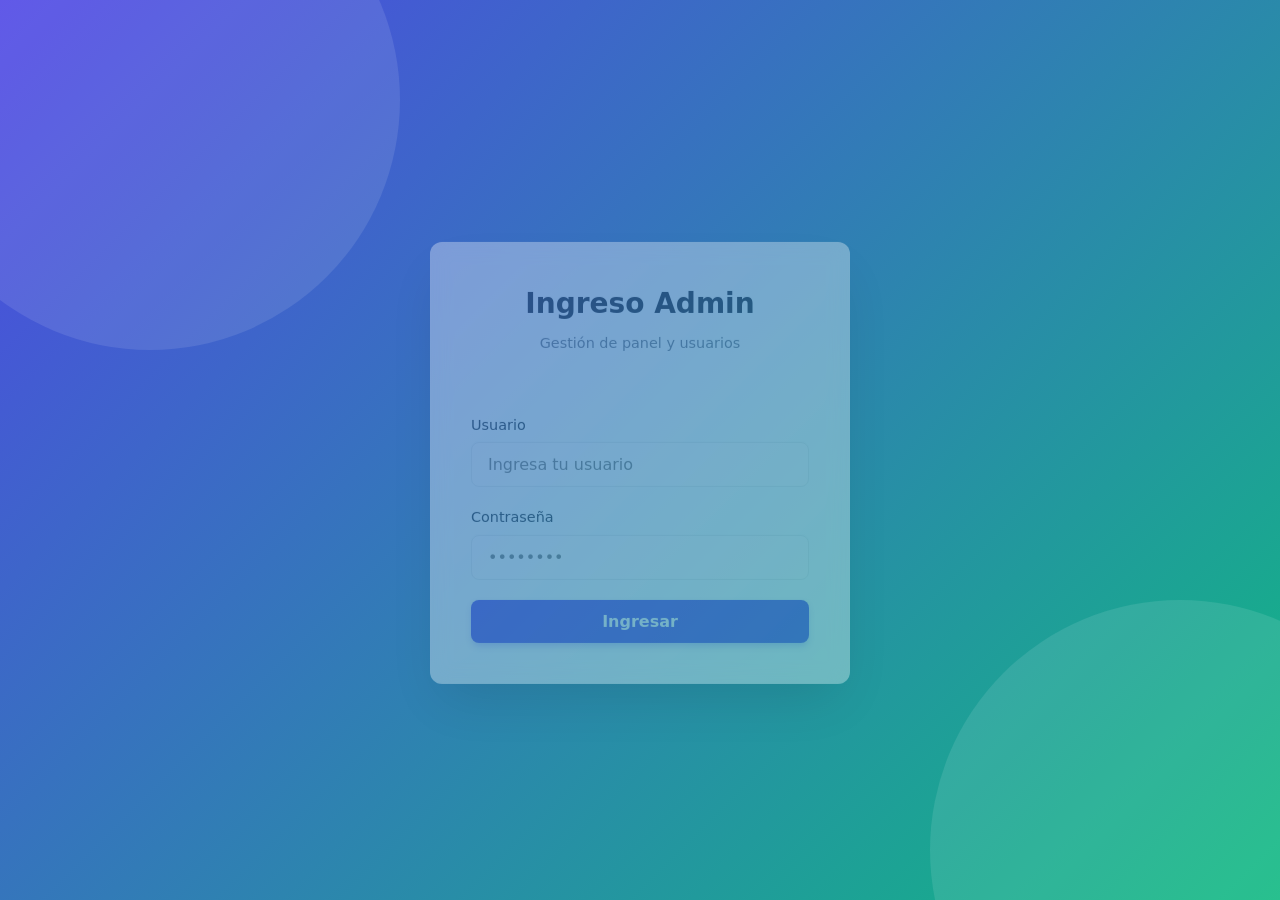
==== admin/index.html @ 81e305d5 "Actualizacion completa del proyecto con tarjeta 3D, QR y correccion de admin" ====
<!DOCTYPE html>
<html lang="es">
<head>
    <meta charset="UTF-8">
    <meta name="viewport" content="width=device-width, initial-scale=1.0">
    <title>Panel Admin - Tu Psicólogo de Confianza</title>
    <!-- Usar admin.css en lugar de style.css para el dashboard -->
    <link rel="stylesheet" href="/admin/css/admin.css">
</head>
<body>
    <div class="dashboard-container">
        <!-- Sidebar Menu -->
        <aside class="sidebar">
            <div class="logo">
                <h2>Panel Admin</h2>
                <p>Tu Psicólogo</p>
            </div>
            <nav>
                <ul>
                    <li><a href="#" id="navMessages" class="active">📝 Gestor de Citas</a></li>
                    <li><a href="#" id="navUsers">👥 Gestor de Usuarios</a></li>
                    <li><a href="../index.html" target="_blank">🌐 Ver Sitio Web</a></li>
                </ul>
            </nav>
        </aside>

        <!-- Main Content -->
        <main class="main-content">
            <header class="topbar">
                <h1 id="pageTitle">Gestión de Citas y Agendas</h1>
                <div class="user-info">
                    <span id="adminUsername" class="greeting">Hola, Administrador</span>
                    <button id="logoutBtn" class="btn btn-danger">Salir</button>
                    <div class="avatar">A</div>
                </div>
            </header>

            <div class="content-wrapper">
                <section class="content-panel active" id="panelMessages">
                    <div class="panel-header">
                        <h2>Últimas Solicitudes</h2>
                        <button id="refreshBtn" class="btn btn-outline">↻ Refrescar Mensajes</button>
                    </div>
                    
                    <div class="table-container">
                        <table id="appointmentsTable">
                            <thead>
                                <tr>
                                    <th>Fecha Requerida</th>
                                    <th>Paciente / Cliente</th>
                                    <th>Contacto</th>
                                    <th>Motivo de Consulta</th>
                                    <th>Estado</th>
                                    <th>Acciones</th>
                                </tr>
                            </thead>
                            <tbody>
                                <!-- Las citas se cargarán aquí -->
                            </tbody>
                        </table>
                    </div>
                </section>

                <section class="content-panel" id="panelUsers">
                    <div class="panel-header">
                        <h2>Usuarios del Sistema</h2>
                        <div style="display: flex; gap: 10px;">
                            <button id="refreshUsersBtn" class="btn btn-outline">↻ Refrescar</button>
                            <button id="newUserBtn" class="btn btn-primary">+ Nuevo Usuario</button>
                        </div>
                    </div>
                    
                    <div class="table-container">
                        <table id="usersTable">
                            <thead>
                                <tr>
                                    <th>ID</th>
                                    <th>Nombre de Usuario</th>
                                    <th>Acciones</th>
                                </tr>
                            </thead>
                            <tbody>
                                <!-- Los usuarios se cargarán aquí -->
                            </tbody>
                        </table>
                    </div>
                </section>
            </div>
        </main>
    </div>

    <!-- Modal for viewing full message -->
    <div id="messageModal" class="modal">
        <div class="modal-content">
            <span class="close-btn" id="closeMsgModal">&times;</span>
            <h2>Mensaje del Paciente</h2>
            <p id="modalMessageText"></p>
        </div>
    </div>

    <!-- Modal for scheduling appointment -->
    <div id="scheduleModal" class="modal">
        <div class="modal-content" style="max-width: 450px;">
            <span class="close-btn" id="closeScheduleModal">&times;</span>
            <h2>Agendar Cita</h2>
            <p style="margin-bottom: 20px; font-size: 0.9rem; color: var(--text-muted); background: transparent; border: none; padding: 0;">Se enviará una invitación automática al paciente por correo electrónico.</p>
            <form id="scheduleForm">
                <input type="hidden" id="scheduleMsgId" name="msg_id">
                <div class="form-group" style="display: flex; gap: 15px;">
                    <div style="flex: 1;">
                        <label for="fechaCita">Fecha</label>
                        <input type="date" id="fechaCita" name="fecha_cita" required style="width: 100%; padding: 10px; border: 1px solid var(--border-color); border-radius: var(--radius-md);">
                    </div>
                    <div style="flex: 1;">
                        <label for="horaCita">Hora</label>
                        <input type="time" id="horaCita" name="hora_cita" required style="width: 100%; padding: 10px; border: 1px solid var(--border-color); border-radius: var(--radius-md);">
                    </div>
                </div>
                <div class="form-group">
                    <label for="modalidadCita">Modalidad</label>
                    <select id="modalidadCita" name="modalidad" required style="width: 100%; padding: 10px; border: 1px solid var(--border-color); border-radius: var(--radius-md); background-color: #F9FAFB;">
                        <option value="Virtual">💻 Virtual (Zoom/Meet)</option>
                        <option value="Presencial">🏢 Presencial (Consultorio)</option>
                    </select>
                </div>
                <button type="submit" id="btnSubmitSchedule" class="btn btn-primary" style="width: 100%; padding: 12px; font-weight: bold; margin-top: 10px;">📅 Agendar y Enviar Correo</button>
            </form>
        </div>
    </div>

    <!-- Modal for creating new user -->
    <div id="userModal" class="modal">
        <div class="modal-content" style="max-width: 400px;">
            <span class="close-btn" id="closeUserModal">&times;</span>
            <h2>Crear Nuevo Usuario</h2>
            <form id="createUserForm" style="margin-top: 20px;">
                <div class="form-group">
                    <label for="newUsername">Usuario</label>
                    <input type="text" id="newUsername" name="username" placeholder="pj: admin2" required>
                </div>
                <div class="form-group">
                    <label for="newPassword">Contraseña</label>
                    <input type="password" id="newPassword" name="password" placeholder="••••••••" required>
                </div>
                <button type="submit" class="btn btn-primary" style="width: 100%; padding: 12px; font-weight: bold;">Crear Usuario</button>
            </form>
        </div>
    </div>

    <script src="/admin/js/script.js"></script>
</body>
</html>
---- admin/css/admin.css ----
@import url('https://fonts.googleapis.com/css2?family=Inter:wght@300;400;500;600;700&display=swap');

:root {
    --primary-color: #4F46E5; /* Indigo 600 */
    --primary-hover: #4338CA; /* Indigo 700 */
    --secondary-color: #10B981; /* Emerald 500 */
    --danger-color: #EF4444; /* Red 500 */
    --danger-hover: #DC2626; /* Red 600 */
    
    --bg-dark: #111827; /* Gray 900 */
    --bg-sidebar: #1F2937; /* Gray 800 */
    --bg-light: #F3F4F6; /* Gray 100 */
    --bg-card: #FFFFFF;
    
    --text-main: #1F2937; /* Gray 800 */
    --text-muted: #6B7280; /* Gray 500 */
    --text-light: #F9FAFB; /* Gray 50 */
    
    --border-color: #E5E7EB; /* Gray 200 */
    
    --shadow-sm: 0 1px 2px 0 rgba(0, 0, 0, 0.05);
    --shadow-md: 0 4px 6px -1px rgba(0, 0, 0, 0.1), 0 2px 4px -1px rgba(0, 0, 0, 0.06);
    --shadow-lg: 0 10px 15px -3px rgba(0, 0, 0, 0.1), 0 4px 6px -2px rgba(0, 0, 0, 0.05);
    
    --radius-md: 0.5rem;
    --radius-lg: 0.75rem;
    --transition-fast: 0.15s ease-in-out;
    --transition-normal: 0.3s ease;
}

* {
    margin: 0;
    padding: 0;
    box-sizing: border-box;
    font-family: 'Inter', system-ui, -apple-system, sans-serif;
}

body {
    background-color: var(--bg-light);
    color: var(--text-main);
    line-height: 1.5;
    -webkit-font-smoothing: antialiased;
}

/* -------------------------------------
   LOGIN PAGE SPECIFIC
------------------------------------- */
.login-body {
    display: flex;
    justify-content: center;
    align-items: center;
    height: 100vh;
    background: linear-gradient(135deg, #4F46E5 0%, #10B981 100%);
    position: relative;
    overflow: hidden;
}

/* Background elements for depth */
.login-body::before, .login-body::after {
    content: '';
    position: absolute;
    width: 500px;
    height: 500px;
    border-radius: 50%;
    background: rgba(255, 255, 255, 0.1);
    z-index: 0;
}
.login-body::before { top: -150px; left: -100px; }
.login-body::after { bottom: -200px; right: -150px; }

.login-container {
    background: rgba(255, 255, 255, 0.95);
    backdrop-filter: blur(10px);
    padding: 40px;
    border-radius: var(--radius-lg);
    box-shadow: 0 25px 50px -12px rgba(0, 0, 0, 0.3);
    width: 100%;
    max-width: 420px;
    z-index: 10;
    border: 1px solid rgba(255, 255, 255, 0.2);
    transform: translateY(0);
    animation: slideUp 0.5s ease-out;
}

@keyframes slideUp {
    from { opacity: 0; transform: translateY(20px); }
    to { opacity: 1; transform: translateY(0); }
}

.login-container h2 {
    text-align: center;
    color: var(--bg-dark);
    margin-bottom: 8px;
    font-size: 1.75rem;
    font-weight: 700;
}

.login-subtitle {
    text-align: center;
    color: var(--text-muted);
    margin-bottom: 25px;
    font-size: 0.9rem;
}

.form-group {
    margin-bottom: 20px;
    position: relative;
}

.form-group label {
    display: block;
    margin-bottom: 6px;
    color: var(--text-main);
    font-weight: 500;
    font-size: 0.9rem;
}

.form-group input {
    width: 100%;
    padding: 12px 16px;
    border: 1px solid var(--border-color);
    border-radius: var(--radius-md);
    font-size: 1rem;
    transition: var(--transition-fast);
    background-color: #F9FAFB;
}

.form-group input:focus {
    outline: none;
    border-color: var(--primary-color);
    box-shadow: 0 0 0 3px rgba(79, 70, 229, 0.2);
    background-color: #fff;
}

.btn-login {
    width: 100%;
    padding: 12px;
    background-color: var(--primary-color);
    color: white;
    border: none;
    border-radius: var(--radius-md);
    font-size: 1rem;
    font-weight: 600;
    cursor: pointer;
    transition: var(--transition-fast);
    box-shadow: 0 4px 6px -1px rgba(79, 70, 229, 0.3);
}

.btn-login:hover {
    background-color: var(--primary-hover);
    transform: translateY(-1px);
    box-shadow: 0 6px 8px -1px rgba(79, 70, 229, 0.4);
}

.btn-login:active {
    transform: translateY(0);
}

#errorMsg {
    color: var(--danger-color);
    margin-bottom: 15px;
    text-align: center;
    font-size: 0.9rem;
    font-weight: 500;
    min-height: 20px;
}

/* -------------------------------------
   DASHBOARD LAYOUT
------------------------------------- */
.dashboard-container {
    display: flex;
    height: 100vh;
    overflow: hidden;
}

/* SIDEBAR */
.sidebar {
    width: 260px;
    background-color: var(--bg-sidebar);
    color: var(--text-light);
    display: flex;
    flex-direction: column;
    box-shadow: var(--shadow-md);
    z-index: 20;
    transition: width var(--transition-normal);
}

.sidebar .logo {
    padding: 24px 20px;
    border-bottom: 1px solid rgba(255, 255, 255, 0.1);
}

.sidebar .logo h2 {
    font-size: 1.5rem;
    font-weight: 700;
    color: white;
    letter-spacing: -0.5px;
    margin-bottom: 4px;
}

.sidebar .logo p {
    font-size: 0.85rem;
    color: #9CA3AF;
}

.sidebar nav {
    flex: 1;
    padding: 20px 0;
    overflow-y: auto;
}

.sidebar ul {
    list-style: none;
}

.sidebar li {
    margin-bottom: 4px;
}

.sidebar a {
    display: flex;
    align-items: center;
    padding: 12px 24px;
    color: #D1D5DB;
    text-decoration: none;
    font-weight: 500;
    transition: var(--transition-fast);
    border-left: 3px solid transparent;
}

.sidebar a:hover {
    background-color: rgba(255, 255, 255, 0.05);
    color: white;
}

.sidebar a.active {
    background-color: rgba(79, 70, 229, 0.15);
    color: white;
    border-left-color: var(--primary-color);
}

/* MAIN CONTENT AREA */
.main-content {
    flex: 1;
    display: flex;
    flex-direction: column;
    overflow: hidden;
    background-color: var(--bg-light);
}

/* TOPBAR */
.topbar {
    height: 70px;
    background-color: white;
    display: flex;
    justify-content: space-between;
    align-items: center;
    padding: 0 30px;
    box-shadow: var(--shadow-sm);
    z-index: 10;
}

.topbar h1 {
    font-size: 1.25rem;
    font-weight: 600;
    color: var(--text-main);
}

.user-info {
    display: flex;
    align-items: center;
    gap: 16px;
}

.user-info .greeting {
    font-size: 0.95rem;
    font-weight: 500;
    color: var(--text-muted);
}

.avatar {
    width: 40px;
    height: 40px;
    border-radius: 50%;
    background: linear-gradient(135deg, var(--primary-color), var(--secondary-color));
    color: white;
    display: flex;
    justify-content: center;
    align-items: center;
    font-weight: bold;
    font-size: 1.2rem;
    box-shadow: var(--shadow-sm);
}

/* BUTTONS */
.btn {
    padding: 8px 16px;
    border: none;
    border-radius: var(--radius-md);
    font-weight: 500;
    font-size: 0.9rem;
    cursor: pointer;
    transition: var(--transition-fast);
    display: inline-flex;
    align-items: center;
    justify-content: center;
    gap: 8px;
}

.btn-primary {
    background-color: var(--primary-color);
    color: white;
}

.btn-primary:hover { background-color: var(--primary-hover); }

.btn-danger {
    background-color: var(--danger-color);
    color: white;
}

.btn-danger:hover { background-color: var(--danger-hover); }

.btn-outline {
    background-color: transparent;
    border: 1px solid var(--border-color);
    color: var(--text-main);
}

.btn-outline:hover {
    background-color: #F3F4F6;
    border-color: #D1D5DB;
}

.btn:disabled {
    opacity: 0.6;
    cursor: not-allowed;
}

/* PANELS / CARDS */
.content-wrapper {
    padding: 30px;
    overflow-y: auto;
    flex: 1;
}

.content-panel {
    background-color: var(--bg-card);
    border-radius: var(--radius-lg);
    box-shadow: var(--shadow-md);
    margin-bottom: 24px;
    display: none;
    animation: fadeIn 0.3s ease-in-out;
}

.content-panel.active {
    display: block;
}

@keyframes fadeIn {
    from { opacity: 0; transform: translateY(10px); }
    to { opacity: 1; transform: translateY(0); }
}

.panel-header {
    padding: 20px 24px;
    border-bottom: 1px solid var(--border-color);
    display: flex;
    justify-content: space-between;
    align-items: center;
}

.panel-header h2 {
    font-size: 1.15rem;
    font-weight: 600;
    color: var(--text-main);
}

/* TABLES */
.table-container {
    width: 100%;
    overflow-x: auto;
}

table {
    width: 100%;
    border-collapse: collapse;
    text-align: left;
}

thead th {
    background-color: #F9FAFB;
    padding: 14px 24px;
    font-size: 0.85rem;
    font-weight: 600;
    color: var(--text-muted);
    text-transform: uppercase;
    letter-spacing: 0.05em;
    border-bottom: 1px solid var(--border-color);
}

tbody td {
    padding: 16px 24px;
    border-bottom: 1px solid var(--border-color);
    font-size: 0.95rem;
    color: var(--text-main);
    vertical-align: middle;
}

tbody tr {
    transition: background-color var(--transition-fast);
}

tbody tr:hover {
    background-color: #F9FAFB;
}

tbody tr:last-child td {
    border-bottom: none;
}

.patient-name {
    font-weight: 600;
    color: var(--bg-dark);
}

.td-msg {
    color: var(--primary-color);
    cursor: pointer;
    text-decoration: none;
    font-weight: 500;
    transition: color 0.15s;
}

.td-msg:hover {
    color: var(--primary-hover);
    text-decoration: underline;
}

/* BADGES */
.badge {
    display: inline-flex;
    align-items: center;
    padding: 4px 10px;
    border-radius: 9999px;
    font-size: 0.75rem;
    font-weight: 600;
    text-transform: uppercase;
    letter-spacing: 0.025em;
}

.badge-pending {
    background-color: #FEF3C7;
    color: #D97706; /* Amber */
}

.badge-success {
    background-color: #D1FAE5;
    color: #059669; /* Emerald */
}

/* MODALS */
.modal {
    display: none;
    position: fixed;
    z-index: 100;
    left: 0;
    top: 0;
    width: 100%;
    height: 100%;
    background-color: rgba(17, 24, 39, 0.6); /* Darker backdrop */
    backdrop-filter: blur(4px);
    overflow: auto;
}

.modal-content {
    background-color: var(--bg-card);
    margin: 10% auto;
    padding: 30px;
    border-radius: var(--radius-lg);
    box-shadow: var(--shadow-lg);
    width: 90%;
    max-width: 500px;
    position: relative;
    animation: modalSlideIn 0.3s cubic-bezier(0.16, 1, 0.3, 1);
}

@keyframes modalSlideIn {
    from { opacity: 0; transform: scale(0.95) translateY(-20px); }
    to { opacity: 1; transform: scale(1) translateY(0); }
}

.close-btn {
    position: absolute;
    right: 20px;
    top: 20px;
    color: var(--text-muted);
    font-size: 24px;
    font-weight: bold;
    cursor: pointer;
    line-height: 1;
    transition: color var(--transition-fast);
}

.close-btn:hover {
    color: var(--danger-color);
}

.modal h2 {
    margin-bottom: 20px;
    font-size: 1.5rem;
    color: var(--bg-dark);
    border-bottom: 1px solid var(--border-color);
    padding-bottom: 15px;
}

.modal p {
    color: var(--text-main);
    line-height: 1.6;
    background: #F9FAFB;
    padding: 15px;
    border-radius: var(--radius-md);
    border: 1px solid var(--border-color);
    white-space: pre-wrap; /* Keeps line breaks in messages */
}
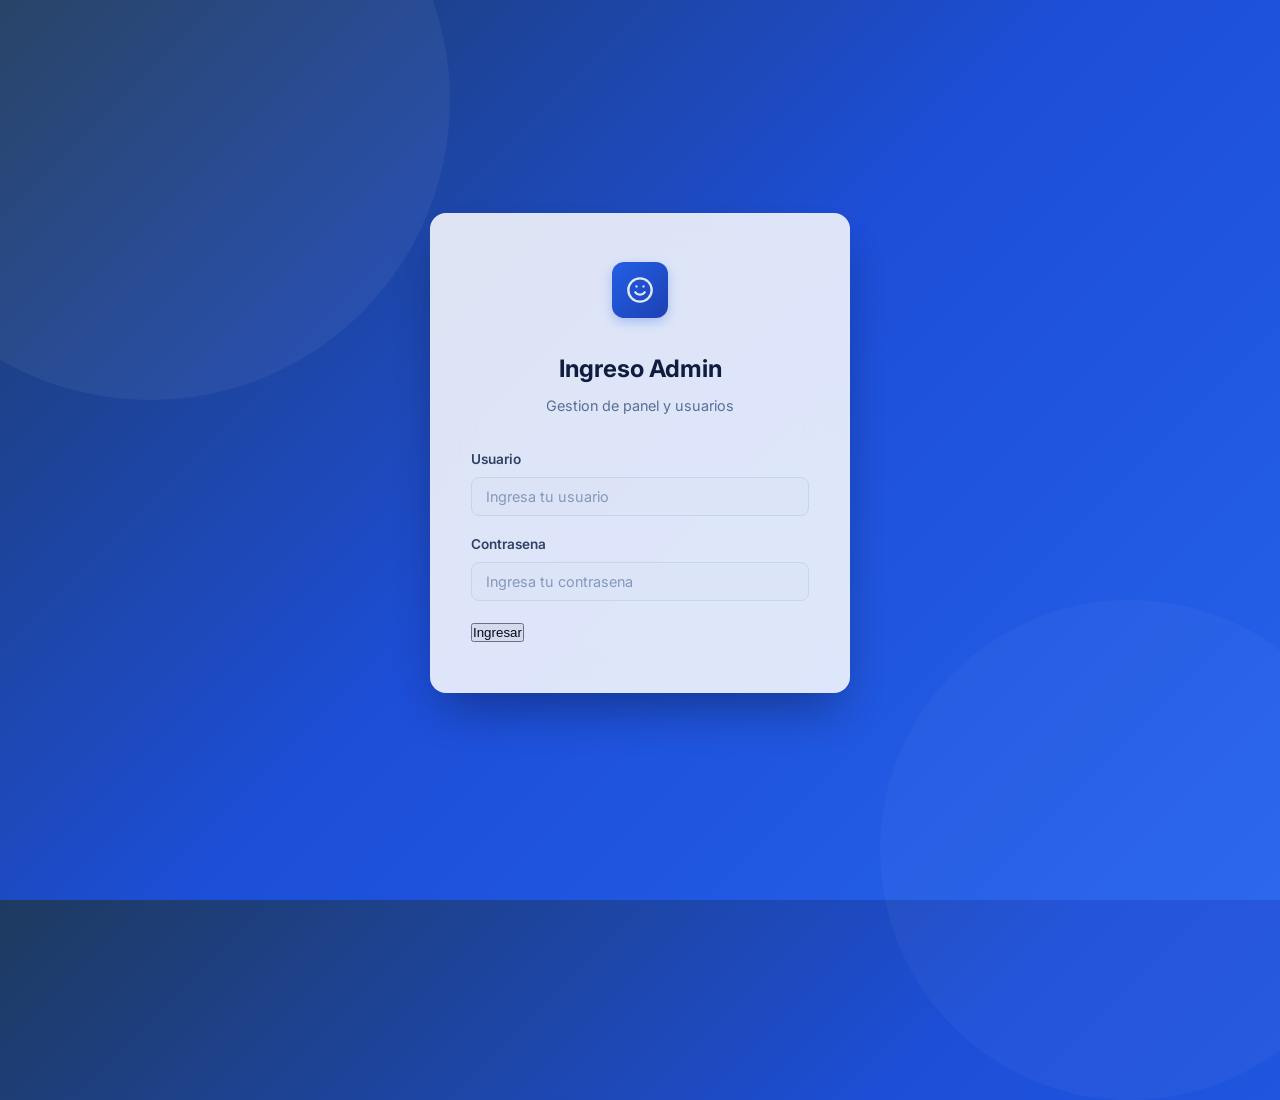
==== commit aefabd99: "refactor: Rediseño UI/UX del panel admin, mejoras de seguridad PII y gestión funcional de citas" ====
--- a/admin/index.html
+++ b/admin/index.html
@@ -3,149 +3,452 @@
 <head>
     <meta charset="UTF-8">
     <meta name="viewport" content="width=device-width, initial-scale=1.0">
-    <title>Panel Admin - Tu Psicólogo de Confianza</title>
-    <!-- Usar admin.css en lugar de style.css para el dashboard -->
+    <title>Panel Admin - Consultorio Psicologico</title>
     <link rel="stylesheet" href="/admin/css/admin.css">
+    <link rel="preconnect" href="https://fonts.googleapis.com">
+    <link rel="preconnect" href="https://fonts.gstatic.com" crossorigin>
+    <link href="https://fonts.googleapis.com/css2?family=Inter:wght@300;400;500;600;700;800&display=swap" rel="stylesheet">
 </head>
 <body>
-    <div class="dashboard-container">
-        <!-- Sidebar Menu -->
-        <aside class="sidebar">
-            <div class="logo">
-                <h2>Panel Admin</h2>
-                <p>Tu Psicólogo</p>
-            </div>
-            <nav>
+    <div class="dashboard-layout">
+        <!-- Sidebar -->
+        <aside class="sidebar" id="sidebar">
+            <div class="sidebar-header">
+                <div class="sidebar-brand">
+                    <div class="brand-icon">
+                        <svg width="28" height="28" viewBox="0 0 24 24" fill="none" stroke="currentColor" stroke-width="2" stroke-linecap="round" stroke-linejoin="round">
+                            <path d="M12 2C6.48 2 2 6.48 2 12s4.48 10 10 10 10-4.48 10-10S17.52 2 12 2z"/>
+                            <path d="M8 14s1.5 2 4 2 4-2 4-2"/>
+                            <line x1="9" y1="9" x2="9.01" y2="9"/>
+                            <line x1="15" y1="9" x2="15.01" y2="9"/>
+                        </svg>
+                    </div>
+                    <div class="brand-text">
+                        <span class="brand-name">Panel Admin</span>
+                        <span class="brand-sub">Psicologia</span>
+                    </div>
+                </div>
+                <button class="sidebar-toggle" id="sidebarToggle" aria-label="Toggle sidebar">
+                    <svg width="20" height="20" viewBox="0 0 24 24" fill="none" stroke="currentColor" stroke-width="2" stroke-linecap="round" stroke-linejoin="round">
+                        <line x1="3" y1="12" x2="21" y2="12"/><line x1="3" y1="6" x2="21" y2="6"/><line x1="3" y1="18" x2="21" y2="18"/>
+                    </svg>
+                </button>
+            </div>
+
+            <nav class="sidebar-nav">
                 <ul>
-                    <li><a href="#" id="navMessages" class="active">📝 Gestor de Citas</a></li>
-                    <li><a href="#" id="navUsers">👥 Gestor de Usuarios</a></li>
-                    <li><a href="../index.html" target="_blank">🌐 Ver Sitio Web</a></li>
+                    <li>
+                        <a href="#" id="navDashboard" class="nav-link active" data-panel="dashboard">
+                            <svg width="20" height="20" viewBox="0 0 24 24" fill="none" stroke="currentColor" stroke-width="2" stroke-linecap="round" stroke-linejoin="round">
+                                <rect x="3" y="3" width="7" height="7"/><rect x="14" y="3" width="7" height="7"/><rect x="14" y="14" width="7" height="7"/><rect x="3" y="14" width="7" height="7"/>
+                            </svg>
+                            <span>Panel Principal</span>
+                        </a>
+                    </li>
+                    <li>
+                        <a href="#" id="navMessages" class="nav-link" data-panel="messages">
+                            <svg width="20" height="20" viewBox="0 0 24 24" fill="none" stroke="currentColor" stroke-width="2" stroke-linecap="round" stroke-linejoin="round">
+                                <rect x="3" y="4" width="18" height="18" rx="2" ry="2"/><line x1="16" y1="2" x2="16" y2="6"/><line x1="8" y1="2" x2="8" y2="6"/><line x1="3" y1="10" x2="21" y2="10"/>
+                            </svg>
+                            <span>Gestor de Citas</span>
+                        </a>
+                    </li>
+                    <li>
+                        <a href="#" id="navUsers" class="nav-link" data-panel="users">
+                            <svg width="20" height="20" viewBox="0 0 24 24" fill="none" stroke="currentColor" stroke-width="2" stroke-linecap="round" stroke-linejoin="round">
+                                <path d="M17 21v-2a4 4 0 0 0-4-4H5a4 4 0 0 0-4 4v2"/><circle cx="9" cy="7" r="4"/><path d="M23 21v-2a4 4 0 0 0-3-3.87"/><path d="M16 3.13a4 4 0 0 1 0 7.75"/>
+                            </svg>
+                            <span>Gestor de Usuarios</span>
+                        </a>
+                    </li>
+                    <li>
+                        <a href="../index.html" target="_blank" class="nav-link">
+                            <svg width="20" height="20" viewBox="0 0 24 24" fill="none" stroke="currentColor" stroke-width="2" stroke-linecap="round" stroke-linejoin="round">
+                                <circle cx="12" cy="12" r="10"/><line x1="2" y1="12" x2="22" y2="12"/><path d="M12 2a15.3 15.3 0 0 1 4 10 15.3 15.3 0 0 1-4 10 15.3 15.3 0 0 1-4-10 15.3 15.3 0 0 1 4-10z"/>
+                            </svg>
+                            <span>Ver Sitio Web</span>
+                        </a>
+                    </li>
                 </ul>
             </nav>
+
+            <div class="sidebar-footer">
+                <div class="sidebar-user" id="sidebarUserProfile">
+                    <div class="sidebar-avatar" id="sidebarAvatar">A</div>
+                    <div class="sidebar-user-info">
+                        <span class="sidebar-user-name" id="sidebarUserName">Administrador</span>
+                        <span class="sidebar-user-role" id="sidebarUserRole">Admin</span>
+                    </div>
+                </div>
+            </div>
         </aside>
+
+        <!-- Mobile overlay -->
+        <div class="sidebar-overlay" id="sidebarOverlay"></div>
 
         <!-- Main Content -->
         <main class="main-content">
+            <!-- Topbar -->
             <header class="topbar">
-                <h1 id="pageTitle">Gestión de Citas y Agendas</h1>
-                <div class="user-info">
-                    <span id="adminUsername" class="greeting">Hola, Administrador</span>
-                    <button id="logoutBtn" class="btn btn-danger">Salir</button>
-                    <div class="avatar">A</div>
+                <div class="topbar-left">
+                    <button class="mobile-menu-btn" id="mobileMenuBtn" aria-label="Menu">
+                        <svg width="22" height="22" viewBox="0 0 24 24" fill="none" stroke="currentColor" stroke-width="2" stroke-linecap="round" stroke-linejoin="round">
+                            <line x1="3" y1="12" x2="21" y2="12"/><line x1="3" y1="6" x2="21" y2="6"/><line x1="3" y1="18" x2="21" y2="18"/>
+                        </svg>
+                    </button>
+                    <h1 id="pageTitle" class="topbar-title">Panel Principal</h1>
+                </div>
+                <div class="topbar-right">
+                    <div class="user-menu" id="userMenu">
+                        <button class="user-menu-trigger" id="userMenuTrigger">
+                            <div class="avatar-sm" id="topbarAvatar">A</div>
+                            <span id="adminUsername" class="topbar-username">Administrador</span>
+                            <svg width="16" height="16" viewBox="0 0 24 24" fill="none" stroke="currentColor" stroke-width="2" stroke-linecap="round" stroke-linejoin="round">
+                                <polyline points="6 9 12 15 18 9"/>
+                            </svg>
+                        </button>
+                        <div class="user-dropdown" id="userDropdown">
+                            <a href="#" id="myAccountLink" class="dropdown-item">
+                                <svg width="16" height="16" viewBox="0 0 24 24" fill="none" stroke="currentColor" stroke-width="2" stroke-linecap="round" stroke-linejoin="round">
+                                    <path d="M20 21v-2a4 4 0 0 0-4-4H8a4 4 0 0 0-4 4v2"/><circle cx="12" cy="7" r="4"/>
+                                </svg>
+                                Mi Cuenta
+                            </a>
+                            <div class="dropdown-divider"></div>
+                            <a href="#" id="logoutBtn" class="dropdown-item dropdown-item-danger">
+                                <svg width="16" height="16" viewBox="0 0 24 24" fill="none" stroke="currentColor" stroke-width="2" stroke-linecap="round" stroke-linejoin="round">
+                                    <path d="M9 21H5a2 2 0 0 1-2-2V5a2 2 0 0 1 2-2h4"/><polyline points="16 17 21 12 16 7"/><line x1="21" y1="12" x2="9" y2="12"/>
+                                </svg>
+                                Cerrar Sesion
+                            </a>
+                        </div>
+                    </div>
                 </div>
             </header>
 
-            <div class="content-wrapper">
-                <section class="content-panel active" id="panelMessages">
-                    <div class="panel-header">
-                        <h2>Últimas Solicitudes</h2>
-                        <button id="refreshBtn" class="btn btn-outline">↻ Refrescar Mensajes</button>
-                    </div>
-                    
-                    <div class="table-container">
-                        <table id="appointmentsTable">
-                            <thead>
-                                <tr>
-                                    <th>Fecha Requerida</th>
-                                    <th>Paciente / Cliente</th>
-                                    <th>Contacto</th>
-                                    <th>Motivo de Consulta</th>
-                                    <th>Estado</th>
-                                    <th>Acciones</th>
-                                </tr>
-                            </thead>
-                            <tbody>
-                                <!-- Las citas se cargarán aquí -->
-                            </tbody>
-                        </table>
+            <!-- Content Area -->
+            <div class="content-area">
+                <!-- Dashboard Panel -->
+                <section class="content-panel active" id="panelDashboard">
+                    <div class="stats-grid" id="statsGrid">
+                        <div class="stat-card stat-card-pending">
+                            <div class="stat-icon">
+                                <svg width="24" height="24" viewBox="0 0 24 24" fill="none" stroke="currentColor" stroke-width="2" stroke-linecap="round" stroke-linejoin="round">
+                                    <circle cx="12" cy="12" r="10"/><polyline points="12 6 12 12 16 14"/>
+                                </svg>
+                            </div>
+                            <div class="stat-content">
+                                <span class="stat-value" id="statPending">0</span>
+                                <span class="stat-label">Citas Pendientes</span>
+                            </div>
+                        </div>
+                        <div class="stat-card stat-card-upcoming">
+                            <div class="stat-icon">
+                                <svg width="24" height="24" viewBox="0 0 24 24" fill="none" stroke="currentColor" stroke-width="2" stroke-linecap="round" stroke-linejoin="round">
+                                    <rect x="3" y="4" width="18" height="18" rx="2" ry="2"/><line x1="16" y1="2" x2="16" y2="6"/><line x1="8" y1="2" x2="8" y2="6"/><line x1="3" y1="10" x2="21" y2="10"/>
+                                </svg>
+                            </div>
+                            <div class="stat-content">
+                                <span class="stat-value" id="statUpcoming">0</span>
+                                <span class="stat-label">Proximas Sesiones</span>
+                            </div>
+                        </div>
+                        <div class="stat-card stat-card-total">
+                            <div class="stat-icon">
+                                <svg width="24" height="24" viewBox="0 0 24 24" fill="none" stroke="currentColor" stroke-width="2" stroke-linecap="round" stroke-linejoin="round">
+                                    <path d="M17 21v-2a4 4 0 0 0-4-4H5a4 4 0 0 0-4 4v2"/><circle cx="9" cy="7" r="4"/><path d="M23 21v-2a4 4 0 0 0-3-3.87"/><path d="M16 3.13a4 4 0 0 1 0 7.75"/>
+                                </svg>
+                            </div>
+                            <div class="stat-content">
+                                <span class="stat-value" id="statPatients">0</span>
+                                <span class="stat-label">Total Pacientes</span>
+                            </div>
+                        </div>
+                        <div class="stat-card stat-card-scheduled">
+                            <div class="stat-icon">
+                                <svg width="24" height="24" viewBox="0 0 24 24" fill="none" stroke="currentColor" stroke-width="2" stroke-linecap="round" stroke-linejoin="round">
+                                    <path d="M22 11.08V12a10 10 0 1 1-5.93-9.14"/><polyline points="22 4 12 14.01 9 11.01"/>
+                                </svg>
+                            </div>
+                            <div class="stat-content">
+                                <span class="stat-value" id="statScheduled">0</span>
+                                <span class="stat-label">Agendadas</span>
+                            </div>
+                        </div>
+                    </div>
+
+                    <div class="recent-section">
+                        <div class="section-header">
+                            <h2>Actividad Reciente</h2>
+                            <button class="btn btn-ghost btn-sm" id="goToMessages">
+                                Ver todas las citas
+                                <svg width="16" height="16" viewBox="0 0 24 24" fill="none" stroke="currentColor" stroke-width="2" stroke-linecap="round" stroke-linejoin="round">
+                                    <polyline points="9 18 15 12 9 6"/>
+                                </svg>
+                            </button>
+                        </div>
+                        <div class="recent-list" id="recentActivity">
+                            <div class="empty-state">
+                                <svg width="48" height="48" viewBox="0 0 24 24" fill="none" stroke="currentColor" stroke-width="1.5" stroke-linecap="round" stroke-linejoin="round">
+                                    <rect x="3" y="4" width="18" height="18" rx="2" ry="2"/><line x1="16" y1="2" x2="16" y2="6"/><line x1="8" y1="2" x2="8" y2="6"/><line x1="3" y1="10" x2="21" y2="10"/>
+                                </svg>
+                                <p>No hay actividad reciente</p>
+                            </div>
+                        </div>
                     </div>
                 </section>
 
+                <!-- Appointments Panel -->
+                <section class="content-panel" id="panelMessages">
+                    <div class="panel-toolbar">
+                        <div class="toolbar-left">
+                            <div class="search-box">
+                                <svg width="18" height="18" viewBox="0 0 24 24" fill="none" stroke="currentColor" stroke-width="2" stroke-linecap="round" stroke-linejoin="round">
+                                    <circle cx="11" cy="11" r="8"/><line x1="21" y1="21" x2="16.65" y2="16.65"/>
+                                </svg>
+                                <input type="text" id="searchInput" placeholder="Buscar por nombre, email o motivo..." autocomplete="off">
+                            </div>
+                            <div class="filter-group">
+                                <select id="statusFilter" class="filter-select">
+                                    <option value="all">Todos</option>
+                                    <option value="Pendiente">Pendientes</option>
+                                    <option value="Agendada">Agendadas</option>
+                                    <option value="Cancelada">Canceladas</option>
+                                </select>
+                            </div>
+                        </div>
+                        <div class="toolbar-right">
+                            <button id="togglePIIBtn" class="btn btn-outline btn-sm" title="Mostrar/ocultar datos sensibles">
+                                <svg class="icon-eye" width="16" height="16" viewBox="0 0 24 24" fill="none" stroke="currentColor" stroke-width="2" stroke-linecap="round" stroke-linejoin="round">
+                                    <path d="M1 12s4-8 11-8 11 8 11 8-4 8-11 8-11-8-11-8z"/><circle cx="12" cy="12" r="3"/>
+                                </svg>
+                                <svg class="icon-eye-off" width="16" height="16" viewBox="0 0 24 24" fill="none" stroke="currentColor" stroke-width="2" stroke-linecap="round" stroke-linejoin="round" style="display:none;">
+                                    <path d="M17.94 17.94A10.07 10.07 0 0 1 12 20c-7 0-11-8-11-8a18.45 18.45 0 0 1 5.06-5.94M9.9 4.24A9.12 9.12 0 0 1 12 4c7 0 11 8 11 8a18.5 18.5 0 0 1-2.16 3.19m-6.72-1.07a3 3 0 1 1-4.24-4.24"/>
+                                    <line x1="1" y1="1" x2="23" y2="23"/>
+                                </svg>
+                                <span class="btn-label">Datos Sensibles</span>
+                            </button>
+                            <button id="refreshBtn" class="btn btn-outline btn-sm">
+                                <svg width="16" height="16" viewBox="0 0 24 24" fill="none" stroke="currentColor" stroke-width="2" stroke-linecap="round" stroke-linejoin="round">
+                                    <polyline points="23 4 23 10 17 10"/><polyline points="1 20 1 14 7 14"/><path d="M3.51 9a9 9 0 0 1 14.85-3.36L23 10M1 14l4.64 4.36A9 9 0 0 0 20.49 15"/>
+                                </svg>
+                                Refrescar
+                            </button>
+                        </div>
+                    </div>
+
+                    <div class="appointments-list" id="appointmentsList">
+                        <div class="loading-state">
+                            <div class="spinner"></div>
+                            <p>Cargando citas...</p>
+                        </div>
+                    </div>
+
+                    <div class="pagination" id="pagination"></div>
+                </section>
+
+                <!-- Users Panel -->
                 <section class="content-panel" id="panelUsers">
-                    <div class="panel-header">
-                        <h2>Usuarios del Sistema</h2>
-                        <div style="display: flex; gap: 10px;">
-                            <button id="refreshUsersBtn" class="btn btn-outline">↻ Refrescar</button>
-                            <button id="newUserBtn" class="btn btn-primary">+ Nuevo Usuario</button>
-                        </div>
-                    </div>
-                    
-                    <div class="table-container">
-                        <table id="usersTable">
-                            <thead>
-                                <tr>
-                                    <th>ID</th>
-                                    <th>Nombre de Usuario</th>
-                                    <th>Acciones</th>
-                                </tr>
-                            </thead>
-                            <tbody>
-                                <!-- Los usuarios se cargarán aquí -->
-                            </tbody>
-                        </table>
+                    <div class="panel-toolbar">
+                        <div class="toolbar-left">
+                            <div class="search-box">
+                                <svg width="18" height="18" viewBox="0 0 24 24" fill="none" stroke="currentColor" stroke-width="2" stroke-linecap="round" stroke-linejoin="round">
+                                    <circle cx="11" cy="11" r="8"/><line x1="21" y1="21" x2="16.65" y2="16.65"/>
+                                </svg>
+                                <input type="text" id="searchUsersInput" placeholder="Buscar usuario..." autocomplete="off">
+                            </div>
+                        </div>
+                        <div class="toolbar-right">
+                            <button id="refreshUsersBtn" class="btn btn-outline btn-sm">
+                                <svg width="16" height="16" viewBox="0 0 24 24" fill="none" stroke="currentColor" stroke-width="2" stroke-linecap="round" stroke-linejoin="round">
+                                    <polyline points="23 4 23 10 17 10"/><polyline points="1 20 1 14 7 14"/><path d="M3.51 9a9 9 0 0 1 14.85-3.36L23 10M1 14l4.64 4.36A9 9 0 0 0 20.49 15"/>
+                                </svg>
+                                Refrescar
+                            </button>
+                            <button id="newUserBtn" class="btn btn-primary btn-sm">
+                                <svg width="16" height="16" viewBox="0 0 24 24" fill="none" stroke="currentColor" stroke-width="2" stroke-linecap="round" stroke-linejoin="round">
+                                    <line x1="12" y1="5" x2="12" y2="19"/><line x1="5" y1="12" x2="19" y2="12"/>
+                                </svg>
+                                Nuevo Usuario
+                            </button>
+                        </div>
+                    </div>
+
+                    <div class="users-list" id="usersList">
+                        <div class="loading-state">
+                            <div class="spinner"></div>
+                            <p>Cargando usuarios...</p>
+                        </div>
                     </div>
                 </section>
             </div>
         </main>
     </div>
 
-    <!-- Modal for viewing full message -->
-    <div id="messageModal" class="modal">
-        <div class="modal-content">
-            <span class="close-btn" id="closeMsgModal">&times;</span>
-            <h2>Mensaje del Paciente</h2>
-            <p id="modalMessageText"></p>
+    <!-- Modal: View Message -->
+    <div id="messageModal" class="modal-overlay">
+        <div class="modal">
+            <div class="modal-header">
+                <h2>Mensaje del Paciente</h2>
+                <button class="modal-close" id="closeMsgModal" aria-label="Cerrar">
+                    <svg width="20" height="20" viewBox="0 0 24 24" fill="none" stroke="currentColor" stroke-width="2" stroke-linecap="round" stroke-linejoin="round">
+                        <line x1="18" y1="6" x2="6" y2="18"/><line x1="6" y1="6" x2="18" y2="18"/>
+                    </svg>
+                </button>
+            </div>
+            <div class="modal-body">
+                <div class="message-sender" id="modalMessageSender"></div>
+                <p id="modalMessageText"></p>
+            </div>
+            <div class="modal-footer">
+                <button class="btn btn-outline btn-sm" onclick="document.getElementById('messageModal').classList.remove('active')">Cerrar</button>
+            </div>
         </div>
     </div>
 
-    <!-- Modal for scheduling appointment -->
-    <div id="scheduleModal" class="modal">
-        <div class="modal-content" style="max-width: 450px;">
-            <span class="close-btn" id="closeScheduleModal">&times;</span>
-            <h2>Agendar Cita</h2>
-            <p style="margin-bottom: 20px; font-size: 0.9rem; color: var(--text-muted); background: transparent; border: none; padding: 0;">Se enviará una invitación automática al paciente por correo electrónico.</p>
-            <form id="scheduleForm">
-                <input type="hidden" id="scheduleMsgId" name="msg_id">
-                <div class="form-group" style="display: flex; gap: 15px;">
-                    <div style="flex: 1;">
-                        <label for="fechaCita">Fecha</label>
-                        <input type="date" id="fechaCita" name="fecha_cita" required style="width: 100%; padding: 10px; border: 1px solid var(--border-color); border-radius: var(--radius-md);">
-                    </div>
-                    <div style="flex: 1;">
-                        <label for="horaCita">Hora</label>
-                        <input type="time" id="horaCita" name="hora_cita" required style="width: 100%; padding: 10px; border: 1px solid var(--border-color); border-radius: var(--radius-md);">
-                    </div>
-                </div>
-                <div class="form-group">
-                    <label for="modalidadCita">Modalidad</label>
-                    <select id="modalidadCita" name="modalidad" required style="width: 100%; padding: 10px; border: 1px solid var(--border-color); border-radius: var(--radius-md); background-color: #F9FAFB;">
-                        <option value="Virtual">💻 Virtual (Zoom/Meet)</option>
-                        <option value="Presencial">🏢 Presencial (Consultorio)</option>
-                    </select>
-                </div>
-                <button type="submit" id="btnSubmitSchedule" class="btn btn-primary" style="width: 100%; padding: 12px; font-weight: bold; margin-top: 10px;">📅 Agendar y Enviar Correo</button>
-            </form>
+    <!-- Modal: Schedule Appointment -->
+    <div id="scheduleModal" class="modal-overlay">
+        <div class="modal modal-lg">
+            <div class="modal-header">
+                <h2>Agendar Cita</h2>
+                <button class="modal-close" id="closeScheduleModal" aria-label="Cerrar">
+                    <svg width="20" height="20" viewBox="0 0 24 24" fill="none" stroke="currentColor" stroke-width="2" stroke-linecap="round" stroke-linejoin="round">
+                        <line x1="18" y1="6" x2="6" y2="18"/><line x1="6" y1="6" x2="18" y2="18"/>
+                    </svg>
+                </button>
+            </div>
+            <div class="modal-body">
+                <p class="modal-description">Se enviara una invitacion automatica al paciente por correo electronico.</p>
+                <form id="scheduleForm">
+                    <input type="hidden" id="scheduleMsgId" name="msg_id">
+                    <div class="form-row">
+                        <div class="form-group">
+                            <label for="fechaCita">Fecha</label>
+                            <input type="date" id="fechaCita" name="fecha_cita" required>
+                        </div>
+                        <div class="form-group">
+                            <label for="horaCita">Hora</label>
+                            <input type="time" id="horaCita" name="hora_cita" required>
+                        </div>
+                    </div>
+                    <div class="form-group">
+                        <label for="modalidadCita">Modalidad</label>
+                        <select id="modalidadCita" name="modalidad" required>
+                            <option value="Virtual">Virtual (Zoom/Meet)</option>
+                            <option value="Presencial">Presencial (Consultorio)</option>
+                        </select>
+                    </div>
+                    <div class="form-group">
+                        <label for="notasCita">Notas Privadas</label>
+                        <textarea id="notasCita" name="notas" rows="3" placeholder="Notas internas sobre el paciente..."></textarea>
+                    </div>
+                    <div class="modal-actions">
+                        <button type="button" class="btn btn-outline" onclick="document.getElementById('scheduleModal').classList.remove('active')">Cancelar</button>
+                        <button type="submit" id="btnSubmitSchedule" class="btn btn-primary">
+                            <svg width="16" height="16" viewBox="0 0 24 24" fill="none" stroke="currentColor" stroke-width="2" stroke-linecap="round" stroke-linejoin="round">
+                                <rect x="3" y="4" width="18" height="18" rx="2" ry="2"/><line x1="16" y1="2" x2="16" y2="6"/><line x1="8" y1="2" x2="8" y2="6"/><line x1="3" y1="10" x2="21" y2="10"/>
+                            </svg>
+                            Agendar y Enviar Correo
+                        </button>
+                    </div>
+                </form>
+            </div>
         </div>
     </div>
 
-    <!-- Modal for creating new user -->
-    <div id="userModal" class="modal">
-        <div class="modal-content" style="max-width: 400px;">
-            <span class="close-btn" id="closeUserModal">&times;</span>
-            <h2>Crear Nuevo Usuario</h2>
-            <form id="createUserForm" style="margin-top: 20px;">
-                <div class="form-group">
-                    <label for="newUsername">Usuario</label>
-                    <input type="text" id="newUsername" name="username" placeholder="pj: admin2" required>
-                </div>
-                <div class="form-group">
-                    <label for="newPassword">Contraseña</label>
-                    <input type="password" id="newPassword" name="password" placeholder="••••••••" required>
-                </div>
-                <button type="submit" class="btn btn-primary" style="width: 100%; padding: 12px; font-weight: bold;">Crear Usuario</button>
-            </form>
+    <!-- Modal: Create User -->
+    <div id="userModal" class="modal-overlay">
+        <div class="modal">
+            <div class="modal-header">
+                <h2>Crear Nuevo Usuario</h2>
+                <button class="modal-close" id="closeUserModal" aria-label="Cerrar">
+                    <svg width="20" height="20" viewBox="0 0 24 24" fill="none" stroke="currentColor" stroke-width="2" stroke-linecap="round" stroke-linejoin="round">
+                        <line x1="18" y1="6" x2="6" y2="18"/><line x1="6" y1="6" x2="18" y2="18"/>
+                    </svg>
+                </button>
+            </div>
+            <div class="modal-body">
+                <form id="createUserForm">
+                    <div class="form-group">
+                        <label for="newFullName">Nombre Completo</label>
+                        <input type="text" id="newFullName" name="full_name" placeholder="Ej: Maria Perez">
+                    </div>
+                    <div class="form-group">
+                        <label for="newUsername">Usuario</label>
+                        <input type="text" id="newUsername" name="username" placeholder="Ej: admin2" required>
+                    </div>
+                    <div class="form-group">
+                        <label for="newPassword">Contrasena (min. 8 caracteres)</label>
+                        <input type="password" id="newPassword" name="password" placeholder="Minimo 8 caracteres" required minlength="8">
+                    </div>
+                    <div class="form-group">
+                        <label for="newRole">Rol</label>
+                        <select id="newRole" name="role">
+                            <option value="viewer">Visualizador</option>
+                            <option value="admin">Administrador</option>
+                        </select>
+                    </div>
+                    <div class="modal-actions">
+                        <button type="button" class="btn btn-outline" onclick="document.getElementById('userModal').classList.remove('active')">Cancelar</button>
+                        <button type="submit" class="btn btn-primary">Crear Usuario</button>
+                    </div>
+                </form>
+            </div>
         </div>
     </div>
+
+    <!-- Modal: My Account -->
+    <div id="accountModal" class="modal-overlay">
+        <div class="modal modal-lg">
+            <div class="modal-header">
+                <h2>Mi Cuenta</h2>
+                <button class="modal-close" id="closeAccountModal" aria-label="Cerrar">
+                    <svg width="20" height="20" viewBox="0 0 24 24" fill="none" stroke="currentColor" stroke-width="2" stroke-linecap="round" stroke-linejoin="round">
+                        <line x1="18" y1="6" x2="6" y2="18"/><line x1="6" y1="6" x2="18" y2="18"/>
+                    </svg>
+                </button>
+            </div>
+            <div class="modal-body">
+                <div class="account-sections">
+                    <div class="account-section">
+                        <h3>Informacion Personal</h3>
+                        <form id="profileForm">
+                            <div class="form-group">
+                                <label for="profileFullName">Nombre Completo</label>
+                                <input type="text" id="profileFullName" name="full_name">
+                            </div>
+                            <div class="form-group">
+                                <label for="profileEmail">Correo Electronico</label>
+                                <input type="email" id="profileEmail" name="email">
+                            </div>
+                            <button type="submit" class="btn btn-primary btn-sm">Guardar Cambios</button>
+                        </form>
+                    </div>
+                    <div class="account-section">
+                        <h3>Cambiar Contrasena</h3>
+                        <form id="passwordForm">
+                            <div class="form-group">
+                                <label for="currentPassword">Contrasena Actual</label>
+                                <input type="password" id="currentPassword" name="current_password" placeholder="Ingresa tu contrasena actual" required>
+                            </div>
+                            <div class="form-group">
+                                <label for="newPasswordInput">Nueva Contrasena</label>
+                                <input type="password" id="newPasswordInput" name="new_password" placeholder="Minimo 8 caracteres" required minlength="8">
+                            </div>
+                            <div class="form-group">
+                                <label for="confirmPassword">Confirmar Nueva Contrasena</label>
+                                <input type="password" id="confirmPassword" placeholder="Repite tu nueva contrasena" required>
+                            </div>
+                            <button type="submit" class="btn btn-primary btn-sm">Actualizar Contrasena</button>
+                        </form>
+                    </div>
+                </div>
+            </div>
+        </div>
+    </div>
+
+    <!-- Toast Container -->
+    <div class="toast-container" id="toastContainer"></div>
 
     <script src="/admin/js/script.js"></script>
 </body>
--- a/admin/css/admin.css
+++ b/admin/css/admin.css
@@ -1,526 +1,1751 @@
-@import url('https://fonts.googleapis.com/css2?family=Inter:wght@300;400;500;600;700&display=swap');
+@import url('https://fonts.googleapis.com/css2?family=Inter:wght@300;400;500;600;700;800&display=swap');
 
 :root {
-    --primary-color: #4F46E5; /* Indigo 600 */
-    --primary-hover: #4338CA; /* Indigo 700 */
-    --secondary-color: #10B981; /* Emerald 500 */
-    --danger-color: #EF4444; /* Red 500 */
-    --danger-hover: #DC2626; /* Red 600 */
-    
-    --bg-dark: #111827; /* Gray 900 */
-    --bg-sidebar: #1F2937; /* Gray 800 */
-    --bg-light: #F3F4F6; /* Gray 100 */
-    --bg-card: #FFFFFF;
-    
-    --text-main: #1F2937; /* Gray 800 */
-    --text-muted: #6B7280; /* Gray 500 */
-    --text-light: #F9FAFB; /* Gray 50 */
-    
-    --border-color: #E5E7EB; /* Gray 200 */
-    
-    --shadow-sm: 0 1px 2px 0 rgba(0, 0, 0, 0.05);
+    --primary-50: #eff6ff;
+    --primary-100: #dbeafe;
+    --primary-200: #bfdbfe;
+    --primary-300: #93c5fd;
+    --primary-400: #60a5fa;
+    --primary-500: #3b82f6;
+    --primary-600: #2563eb;
+    --primary-700: #1d4ed8;
+    --primary-800: #1e40af;
+    --primary-900: #1e3a5f;
+
+    --gray-50: #f8fafc;
+    --gray-100: #f1f5f9;
+    --gray-200: #e2e8f0;
+    --gray-300: #cbd5e1;
+    --gray-400: #94a3b8;
+    --gray-500: #64748b;
+    --gray-600: #475569;
+    --gray-700: #334155;
+    --gray-800: #1e293b;
+    --gray-900: #0f172a;
+
+    --success-50: #f0fdf4;
+    --success-100: #dcfce7;
+    --success-500: #22c55e;
+    --success-600: #16a34a;
+    --success-700: #15803d;
+
+    --warning-50: #fffbeb;
+    --warning-100: #fef3c7;
+    --warning-500: #f59e0b;
+    --warning-600: #d97706;
+
+    --danger-50: #fef2f2;
+    --danger-100: #fee2e2;
+    --danger-500: #ef4444;
+    --danger-600: #dc2626;
+
+    --sidebar-width: 260px;
+    --sidebar-collapsed: 72px;
+    --topbar-height: 64px;
+
+    --shadow-xs: 0 1px 2px rgba(0, 0, 0, 0.05);
+    --shadow-sm: 0 1px 3px rgba(0, 0, 0, 0.1), 0 1px 2px rgba(0, 0, 0, 0.06);
     --shadow-md: 0 4px 6px -1px rgba(0, 0, 0, 0.1), 0 2px 4px -1px rgba(0, 0, 0, 0.06);
     --shadow-lg: 0 10px 15px -3px rgba(0, 0, 0, 0.1), 0 4px 6px -2px rgba(0, 0, 0, 0.05);
-    
-    --radius-md: 0.5rem;
-    --radius-lg: 0.75rem;
-    --transition-fast: 0.15s ease-in-out;
-    --transition-normal: 0.3s ease;
-}
-
-* {
+    --shadow-xl: 0 20px 25px -5px rgba(0, 0, 0, 0.1), 0 10px 10px -5px rgba(0, 0, 0, 0.04);
+
+    --radius-sm: 6px;
+    --radius-md: 8px;
+    --radius-lg: 12px;
+    --radius-xl: 16px;
+    --radius-full: 9999px;
+
+    --transition-fast: 150ms cubic-bezier(0.4, 0, 0.2, 1);
+    --transition-base: 200ms cubic-bezier(0.4, 0, 0.2, 1);
+    --transition-slow: 300ms cubic-bezier(0.4, 0, 0.2, 1);
+}
+
+*, *::before, *::after {
     margin: 0;
     padding: 0;
     box-sizing: border-box;
-    font-family: 'Inter', system-ui, -apple-system, sans-serif;
 }
 
 body {
-    background-color: var(--bg-light);
-    color: var(--text-main);
-    line-height: 1.5;
+    font-family: 'Inter', -apple-system, BlinkMacSystemFont, 'Segoe UI', sans-serif;
+    background-color: var(--gray-100);
+    color: var(--gray-800);
+    line-height: 1.6;
     -webkit-font-smoothing: antialiased;
-}
-
-/* -------------------------------------
-   LOGIN PAGE SPECIFIC
-------------------------------------- */
+    -moz-osx-font-smoothing: grayscale;
+    overflow: hidden;
+}
+
+/* ============================================
+   LOGIN PAGE
+   ============================================ */
 .login-body {
     display: flex;
     justify-content: center;
     align-items: center;
-    height: 100vh;
-    background: linear-gradient(135deg, #4F46E5 0%, #10B981 100%);
+    min-height: 100vh;
+    background: linear-gradient(135deg, var(--primary-900) 0%, var(--primary-700) 50%, var(--primary-600) 100%);
     position: relative;
     overflow: hidden;
-}
-
-/* Background elements for depth */
-.login-body::before, .login-body::after {
+    padding: 20px;
+}
+
+.login-body::before {
+    content: '';
+    position: absolute;
+    width: 600px;
+    height: 600px;
+    border-radius: 50%;
+    background: rgba(255, 255, 255, 0.05);
+    top: -200px;
+    left: -150px;
+}
+
+.login-body::after {
     content: '';
     position: absolute;
     width: 500px;
     height: 500px;
     border-radius: 50%;
-    background: rgba(255, 255, 255, 0.1);
-    z-index: 0;
-}
-.login-body::before { top: -150px; left: -100px; }
-.login-body::after { bottom: -200px; right: -150px; }
+    background: rgba(255, 255, 255, 0.03);
+    bottom: -200px;
+    right: -100px;
+}
 
 .login-container {
-    background: rgba(255, 255, 255, 0.95);
-    backdrop-filter: blur(10px);
-    padding: 40px;
-    border-radius: var(--radius-lg);
-    box-shadow: 0 25px 50px -12px rgba(0, 0, 0, 0.3);
+    background: rgba(255, 255, 255, 0.98);
+    backdrop-filter: blur(20px);
+    padding: 48px 40px;
+    border-radius: var(--radius-xl);
+    box-shadow: 0 25px 50px -12px rgba(0, 0, 0, 0.4);
     width: 100%;
     max-width: 420px;
     z-index: 10;
-    border: 1px solid rgba(255, 255, 255, 0.2);
-    transform: translateY(0);
-    animation: slideUp 0.5s ease-out;
-}
-
-@keyframes slideUp {
-    from { opacity: 0; transform: translateY(20px); }
-    to { opacity: 1; transform: translateY(0); }
+    border: 1px solid rgba(255, 255, 255, 0.3);
+    animation: slideUp 0.5s cubic-bezier(0.16, 1, 0.3, 1);
+}
+
+.login-brand {
+    text-align: center;
+    margin-bottom: 32px;
+}
+
+.login-brand-icon {
+    width: 56px;
+    height: 56px;
+    background: linear-gradient(135deg, var(--primary-600), var(--primary-800));
+    border-radius: var(--radius-lg);
+    display: flex;
+    align-items: center;
+    justify-content: center;
+    margin: 0 auto 16px;
+    color: white;
+    box-shadow: 0 4px 12px rgba(37, 99, 235, 0.3);
 }
 
 .login-container h2 {
     text-align: center;
-    color: var(--bg-dark);
-    margin-bottom: 8px;
-    font-size: 1.75rem;
+    color: var(--gray-900);
+    margin-bottom: 6px;
+    font-size: 1.5rem;
     font-weight: 700;
 }
 
 .login-subtitle {
     text-align: center;
-    color: var(--text-muted);
-    margin-bottom: 25px;
+    color: var(--gray-500);
+    margin-bottom: 32px;
     font-size: 0.9rem;
 }
 
+@keyframes slideUp {
+    from { opacity: 0; transform: translateY(24px); }
+    to { opacity: 1; transform: translateY(0); }
+}
+
+/* ============================================
+   DASHBOARD LAYOUT
+   ============================================ */
+.dashboard-layout {
+    display: flex;
+    height: 100vh;
+    overflow: hidden;
+}
+
+/* ============================================
+   SIDEBAR
+   ============================================ */
+.sidebar {
+    width: var(--sidebar-width);
+    background: var(--gray-900);
+    color: var(--gray-300);
+    display: flex;
+    flex-direction: column;
+    position: fixed;
+    top: 0;
+    left: 0;
+    bottom: 0;
+    z-index: 40;
+    transition: transform var(--transition-slow);
+}
+
+.sidebar-header {
+    padding: 20px;
+    display: flex;
+    align-items: center;
+    justify-content: space-between;
+    border-bottom: 1px solid rgba(255, 255, 255, 0.08);
+    min-height: var(--topbar-height);
+}
+
+.sidebar-brand {
+    display: flex;
+    align-items: center;
+    gap: 12px;
+}
+
+.brand-icon {
+    width: 40px;
+    height: 40px;
+    background: linear-gradient(135deg, var(--primary-500), var(--primary-700));
+    border-radius: var(--radius-md);
+    display: flex;
+    align-items: center;
+    justify-content: center;
+    color: white;
+    flex-shrink: 0;
+}
+
+.brand-text {
+    display: flex;
+    flex-direction: column;
+}
+
+.brand-name {
+    font-size: 1rem;
+    font-weight: 700;
+    color: white;
+    line-height: 1.2;
+}
+
+.brand-sub {
+    font-size: 0.75rem;
+    color: var(--gray-400);
+}
+
+.sidebar-toggle {
+    background: none;
+    border: none;
+    color: var(--gray-400);
+    cursor: pointer;
+    padding: 6px;
+    border-radius: var(--radius-sm);
+    transition: var(--transition-fast);
+    display: none;
+}
+
+.sidebar-toggle:hover {
+    background: rgba(255, 255, 255, 0.1);
+    color: white;
+}
+
+.sidebar-nav {
+    flex: 1;
+    padding: 16px 12px;
+    overflow-y: auto;
+}
+
+.sidebar-nav ul {
+    list-style: none;
+}
+
+.sidebar-nav li {
+    margin-bottom: 4px;
+}
+
+.nav-link {
+    display: flex;
+    align-items: center;
+    gap: 12px;
+    padding: 10px 12px;
+    color: var(--gray-400);
+    text-decoration: none;
+    font-size: 0.9rem;
+    font-weight: 500;
+    border-radius: var(--radius-md);
+    transition: var(--transition-fast);
+    border: none;
+}
+
+.nav-link:hover {
+    background: rgba(255, 255, 255, 0.06);
+    color: var(--gray-200);
+}
+
+.nav-link.active {
+    background: rgba(59, 130, 246, 0.15);
+    color: var(--primary-400);
+}
+
+.nav-link svg {
+    flex-shrink: 0;
+}
+
+.sidebar-footer {
+    padding: 16px 12px;
+    border-top: 1px solid rgba(255, 255, 255, 0.08);
+}
+
+.sidebar-user {
+    display: flex;
+    align-items: center;
+    gap: 10px;
+    padding: 8px;
+    border-radius: var(--radius-md);
+    cursor: pointer;
+    transition: var(--transition-fast);
+}
+
+.sidebar-user:hover {
+    background: rgba(255, 255, 255, 0.06);
+}
+
+.sidebar-avatar {
+    width: 36px;
+    height: 36px;
+    border-radius: var(--radius-full);
+    background: linear-gradient(135deg, var(--primary-500), var(--primary-700));
+    color: white;
+    display: flex;
+    align-items: center;
+    justify-content: center;
+    font-weight: 700;
+    font-size: 0.85rem;
+    flex-shrink: 0;
+}
+
+.sidebar-user-info {
+    display: flex;
+    flex-direction: column;
+    min-width: 0;
+}
+
+.sidebar-user-name {
+    font-size: 0.85rem;
+    font-weight: 600;
+    color: var(--gray-200);
+    white-space: nowrap;
+    overflow: hidden;
+    text-overflow: ellipsis;
+}
+
+.sidebar-user-role {
+    font-size: 0.7rem;
+    color: var(--gray-500);
+    text-transform: uppercase;
+    letter-spacing: 0.05em;
+}
+
+.sidebar-overlay {
+    display: none;
+    position: fixed;
+    inset: 0;
+    background: rgba(0, 0, 0, 0.5);
+    z-index: 30;
+    backdrop-filter: blur(2px);
+}
+
+/* ============================================
+   MAIN CONTENT
+   ============================================ */
+.main-content {
+    flex: 1;
+    display: flex;
+    flex-direction: column;
+    overflow: hidden;
+    margin-left: var(--sidebar-width);
+    transition: margin-left var(--transition-slow);
+}
+
+/* ============================================
+   TOPBAR
+   ============================================ */
+.topbar {
+    height: var(--topbar-height);
+    background: white;
+    display: flex;
+    justify-content: space-between;
+    align-items: center;
+    padding: 0 24px;
+    box-shadow: var(--shadow-xs);
+    border-bottom: 1px solid var(--gray-200);
+    z-index: 20;
+    flex-shrink: 0;
+}
+
+.topbar-left {
+    display: flex;
+    align-items: center;
+    gap: 12px;
+}
+
+.mobile-menu-btn {
+    display: none;
+    background: none;
+    border: none;
+    color: var(--gray-600);
+    cursor: pointer;
+    padding: 6px;
+    border-radius: var(--radius-sm);
+    transition: var(--transition-fast);
+}
+
+.mobile-menu-btn:hover {
+    background: var(--gray-100);
+}
+
+.topbar-title {
+    font-size: 1.15rem;
+    font-weight: 700;
+    color: var(--gray-900);
+}
+
+.topbar-right {
+    display: flex;
+    align-items: center;
+    gap: 12px;
+}
+
+.user-menu {
+    position: relative;
+}
+
+.user-menu-trigger {
+    display: flex;
+    align-items: center;
+    gap: 10px;
+    padding: 6px 10px;
+    border: 1px solid var(--gray-200);
+    border-radius: var(--radius-full);
+    background: white;
+    cursor: pointer;
+    transition: var(--transition-fast);
+}
+
+.user-menu-trigger:hover {
+    background: var(--gray-50);
+    border-color: var(--gray-300);
+}
+
+.avatar-sm {
+    width: 32px;
+    height: 32px;
+    border-radius: var(--radius-full);
+    background: linear-gradient(135deg, var(--primary-500), var(--primary-700));
+    color: white;
+    display: flex;
+    align-items: center;
+    justify-content: center;
+    font-weight: 700;
+    font-size: 0.8rem;
+}
+
+.topbar-username {
+    font-size: 0.85rem;
+    font-weight: 600;
+    color: var(--gray-700);
+}
+
+.user-menu-trigger svg {
+    color: var(--gray-400);
+    transition: transform var(--transition-fast);
+}
+
+.user-menu.open .user-menu-trigger svg:last-child {
+    transform: rotate(180deg);
+}
+
+.user-dropdown {
+    position: absolute;
+    top: calc(100% + 8px);
+    right: 0;
+    background: white;
+    border: 1px solid var(--gray-200);
+    border-radius: var(--radius-lg);
+    box-shadow: var(--shadow-lg);
+    min-width: 200px;
+    padding: 6px;
+    display: none;
+    animation: dropdownIn 0.15s ease-out;
+    z-index: 50;
+}
+
+.user-menu.open .user-dropdown {
+    display: block;
+}
+
+@keyframes dropdownIn {
+    from { opacity: 0; transform: translateY(-4px); }
+    to { opacity: 1; transform: translateY(0); }
+}
+
+.dropdown-item {
+    display: flex;
+    align-items: center;
+    gap: 10px;
+    padding: 10px 12px;
+    color: var(--gray-700);
+    text-decoration: none;
+    font-size: 0.875rem;
+    font-weight: 500;
+    border-radius: var(--radius-md);
+    transition: var(--transition-fast);
+}
+
+.dropdown-item:hover {
+    background: var(--gray-50);
+    color: var(--gray-900);
+}
+
+.dropdown-item-danger {
+    color: var(--danger-600);
+}
+
+.dropdown-item-danger:hover {
+    background: var(--danger-50);
+    color: var(--danger-600);
+}
+
+.dropdown-divider {
+    height: 1px;
+    background: var(--gray-200);
+    margin: 4px 0;
+}
+
+/* ============================================
+   CONTENT AREA
+   ============================================ */
+.content-area {
+    flex: 1;
+    overflow-y: auto;
+    padding: 24px;
+}
+
+.content-panel {
+    display: none;
+    animation: fadeIn 0.3s ease-out;
+}
+
+.content-panel.active {
+    display: block;
+}
+
+@keyframes fadeIn {
+    from { opacity: 0; transform: translateY(8px); }
+    to { opacity: 1; transform: translateY(0); }
+}
+
+/* ============================================
+   STATS CARDS
+   ============================================ */
+.stats-grid {
+    display: grid;
+    grid-template-columns: repeat(4, 1fr);
+    gap: 20px;
+    margin-bottom: 28px;
+}
+
+.stat-card {
+    background: white;
+    border-radius: var(--radius-lg);
+    padding: 20px 24px;
+    display: flex;
+    align-items: center;
+    gap: 16px;
+    box-shadow: var(--shadow-sm);
+    border: 1px solid var(--gray-200);
+    transition: var(--transition-fast);
+}
+
+.stat-card:hover {
+    box-shadow: var(--shadow-md);
+    transform: translateY(-2px);
+}
+
+.stat-icon {
+    width: 48px;
+    height: 48px;
+    border-radius: var(--radius-md);
+    display: flex;
+    align-items: center;
+    justify-content: center;
+    flex-shrink: 0;
+}
+
+.stat-card-pending .stat-icon {
+    background: var(--warning-50);
+    color: var(--warning-600);
+}
+
+.stat-card-upcoming .stat-icon {
+    background: var(--primary-50);
+    color: var(--primary-600);
+}
+
+.stat-card-total .stat-icon {
+    background: var(--success-50);
+    color: var(--success-600);
+}
+
+.stat-card-scheduled .stat-icon {
+    background: #f0f9ff;
+    color: #0284c7;
+}
+
+.stat-content {
+    display: flex;
+    flex-direction: column;
+}
+
+.stat-value {
+    font-size: 1.75rem;
+    font-weight: 800;
+    color: var(--gray-900);
+    line-height: 1.1;
+}
+
+.stat-label {
+    font-size: 0.8rem;
+    color: var(--gray-500);
+    font-weight: 500;
+}
+
+/* ============================================
+   RECENT ACTIVITY
+   ============================================ */
+.recent-section {
+    background: white;
+    border-radius: var(--radius-lg);
+    box-shadow: var(--shadow-sm);
+    border: 1px solid var(--gray-200);
+    overflow: hidden;
+}
+
+.section-header {
+    padding: 18px 24px;
+    border-bottom: 1px solid var(--gray-200);
+    display: flex;
+    justify-content: space-between;
+    align-items: center;
+}
+
+.section-header h2 {
+    font-size: 1rem;
+    font-weight: 700;
+    color: var(--gray-900);
+}
+
+.recent-list {
+    padding: 8px;
+}
+
+.recent-item {
+    display: flex;
+    align-items: center;
+    gap: 14px;
+    padding: 12px 16px;
+    border-radius: var(--radius-md);
+    transition: var(--transition-fast);
+}
+
+.recent-item:hover {
+    background: var(--gray-50);
+}
+
+.recent-item-icon {
+    width: 36px;
+    height: 36px;
+    border-radius: var(--radius-full);
+    display: flex;
+    align-items: center;
+    justify-content: center;
+    flex-shrink: 0;
+    font-size: 0.85rem;
+}
+
+.recent-item-icon.pending {
+    background: var(--warning-100);
+    color: var(--warning-600);
+}
+
+.recent-item-icon.scheduled {
+    background: var(--success-100);
+    color: var(--success-700);
+}
+
+.recent-item-icon.cancelled {
+    background: var(--danger-100);
+    color: var(--danger-600);
+}
+
+.recent-item-content {
+    flex: 1;
+    min-width: 0;
+}
+
+.recent-item-title {
+    font-size: 0.875rem;
+    font-weight: 600;
+    color: var(--gray-800);
+}
+
+.recent-item-subtitle {
+    font-size: 0.8rem;
+    color: var(--gray-500);
+}
+
+.recent-item-time {
+    font-size: 0.75rem;
+    color: var(--gray-400);
+    white-space: nowrap;
+}
+
+/* ============================================
+   EMPTY STATE
+   ============================================ */
+.empty-state {
+    display: flex;
+    flex-direction: column;
+    align-items: center;
+    justify-content: center;
+    padding: 48px 24px;
+    color: var(--gray-400);
+    gap: 12px;
+}
+
+.empty-state p {
+    font-size: 0.9rem;
+    font-weight: 500;
+}
+
+/* ============================================
+   LOADING STATE
+   ============================================ */
+.loading-state {
+    display: flex;
+    flex-direction: column;
+    align-items: center;
+    justify-content: center;
+    padding: 48px 24px;
+    gap: 12px;
+    color: var(--gray-500);
+}
+
+.spinner {
+    width: 32px;
+    height: 32px;
+    border: 3px solid var(--gray-200);
+    border-top-color: var(--primary-600);
+    border-radius: 50%;
+    animation: spin 0.7s linear infinite;
+}
+
+@keyframes spin {
+    to { transform: rotate(360deg); }
+}
+
+/* ============================================
+   PANEL TOOLBAR
+   ============================================ */
+.panel-toolbar {
+    display: flex;
+    justify-content: space-between;
+    align-items: center;
+    gap: 16px;
+    margin-bottom: 20px;
+    flex-wrap: wrap;
+}
+
+.toolbar-left {
+    display: flex;
+    align-items: center;
+    gap: 12px;
+    flex: 1;
+    min-width: 0;
+}
+
+.toolbar-right {
+    display: flex;
+    align-items: center;
+    gap: 10px;
+    flex-shrink: 0;
+}
+
+.search-box {
+    display: flex;
+    align-items: center;
+    gap: 8px;
+    background: white;
+    border: 1px solid var(--gray-200);
+    border-radius: var(--radius-md);
+    padding: 0 12px;
+    flex: 1;
+    max-width: 360px;
+    transition: var(--transition-fast);
+}
+
+.search-box:focus-within {
+    border-color: var(--primary-500);
+    box-shadow: 0 0 0 3px rgba(59, 130, 246, 0.15);
+}
+
+.search-box svg {
+    color: var(--gray-400);
+    flex-shrink: 0;
+}
+
+.search-box input {
+    border: none;
+    outline: none;
+    background: none;
+    padding: 10px 0;
+    font-size: 0.875rem;
+    color: var(--gray-800);
+    width: 100%;
+    font-family: inherit;
+}
+
+.search-box input::placeholder {
+    color: var(--gray-400);
+}
+
+.filter-select {
+    padding: 9px 14px;
+    border: 1px solid var(--gray-200);
+    border-radius: var(--radius-md);
+    background: white;
+    font-size: 0.875rem;
+    color: var(--gray-700);
+    font-family: inherit;
+    cursor: pointer;
+    transition: var(--transition-fast);
+    min-width: 140px;
+}
+
+.filter-select:focus {
+    outline: none;
+    border-color: var(--primary-500);
+    box-shadow: 0 0 0 3px rgba(59, 130, 246, 0.15);
+}
+
+/* ============================================
+   BUTTONS
+   ============================================ */
+.btn {
+    display: inline-flex;
+    align-items: center;
+    justify-content: center;
+    gap: 8px;
+    padding: 10px 18px;
+    border: none;
+    border-radius: var(--radius-md);
+    font-size: 0.875rem;
+    font-weight: 600;
+    font-family: inherit;
+    cursor: pointer;
+    transition: var(--transition-fast);
+    text-decoration: none;
+    white-space: nowrap;
+}
+
+.btn:disabled {
+    opacity: 0.5;
+    cursor: not-allowed;
+    pointer-events: none;
+}
+
+.btn-primary {
+    background: var(--primary-600);
+    color: white;
+    box-shadow: 0 1px 3px rgba(37, 99, 235, 0.3);
+}
+
+.btn-primary:hover {
+    background: var(--primary-700);
+    box-shadow: 0 4px 8px rgba(37, 99, 235, 0.3);
+    transform: translateY(-1px);
+}
+
+.btn-primary:active {
+    transform: translateY(0);
+}
+
+.btn-outline {
+    background: white;
+    color: var(--gray-700);
+    border: 1px solid var(--gray-200);
+}
+
+.btn-outline:hover {
+    background: var(--gray-50);
+    border-color: var(--gray-300);
+}
+
+.btn-danger {
+    background: var(--danger-500);
+    color: white;
+}
+
+.btn-danger:hover {
+    background: var(--danger-600);
+}
+
+.btn-ghost {
+    background: transparent;
+    color: var(--primary-600);
+    padding: 6px 8px;
+}
+
+.btn-ghost:hover {
+    background: var(--primary-50);
+}
+
+.btn-sm {
+    padding: 7px 14px;
+    font-size: 0.8rem;
+}
+
+.btn-success {
+    background: var(--success-600);
+    color: white;
+}
+
+.btn-success:hover {
+    background: var(--success-700);
+}
+
+.btn-warning {
+    background: var(--warning-500);
+    color: white;
+}
+
+.btn-warning:hover {
+    background: var(--warning-600);
+}
+
+/* ============================================
+   APPOINTMENT CARDS
+   ============================================ */
+.appointments-list {
+    display: flex;
+    flex-direction: column;
+    gap: 10px;
+}
+
+.appointment-card {
+    background: white;
+    border: 1px solid var(--gray-200);
+    border-radius: var(--radius-lg);
+    padding: 20px 24px;
+    display: flex;
+    align-items: flex-start;
+    gap: 20px;
+    transition: var(--transition-fast);
+    position: relative;
+}
+
+.appointment-card:hover {
+    box-shadow: var(--shadow-md);
+    border-color: var(--gray-300);
+}
+
+.appointment-card::before {
+    content: '';
+    position: absolute;
+    left: 0;
+    top: 0;
+    bottom: 0;
+    width: 4px;
+    border-radius: var(--radius-lg) 0 0 var(--radius-lg);
+}
+
+.appointment-card.status-pendiente::before {
+    background: var(--warning-500);
+}
+
+.appointment-card.status-agendada::before {
+    background: var(--success-500);
+}
+
+.appointment-card.status-cancelada::before {
+    background: var(--danger-500);
+}
+
+.appointment-date {
+    text-align: center;
+    min-width: 56px;
+    flex-shrink: 0;
+}
+
+.appointment-date-day {
+    font-size: 1.5rem;
+    font-weight: 800;
+    color: var(--gray-900);
+    line-height: 1;
+}
+
+.appointment-date-month {
+    font-size: 0.7rem;
+    font-weight: 600;
+    color: var(--gray-500);
+    text-transform: uppercase;
+    letter-spacing: 0.05em;
+}
+
+.appointment-date-time {
+    font-size: 0.75rem;
+    color: var(--gray-400);
+    margin-top: 4px;
+}
+
+.appointment-info {
+    flex: 1;
+    min-width: 0;
+}
+
+.appointment-patient {
+    font-size: 1rem;
+    font-weight: 700;
+    color: var(--gray-900);
+    margin-bottom: 4px;
+}
+
+.appointment-email {
+    font-size: 0.8rem;
+    color: var(--gray-500);
+    margin-bottom: 6px;
+    display: flex;
+    align-items: center;
+    gap: 6px;
+}
+
+.appointment-email .pii-masked {
+    font-family: monospace;
+}
+
+.appointment-reason {
+    font-size: 0.85rem;
+    color: var(--gray-600);
+    line-height: 1.5;
+    cursor: pointer;
+    transition: var(--transition-fast);
+}
+
+.appointment-reason:hover {
+    color: var(--primary-600);
+}
+
+.appointment-meta {
+    display: flex;
+    align-items: center;
+    gap: 8px;
+    margin-top: 8px;
+}
+
+.appointment-modalidad {
+    display: inline-flex;
+    align-items: center;
+    gap: 4px;
+    font-size: 0.75rem;
+    color: var(--gray-500);
+    background: var(--gray-100);
+    padding: 3px 8px;
+    border-radius: var(--radius-full);
+}
+
+.appointment-scheduled-info {
+    font-size: 0.8rem;
+    color: var(--primary-600);
+    background: var(--primary-50);
+    padding: 3px 8px;
+    border-radius: var(--radius-full);
+    display: inline-flex;
+    align-items: center;
+    gap: 4px;
+}
+
+.appointment-actions {
+    display: flex;
+    flex-direction: column;
+    align-items: flex-end;
+    gap: 8px;
+    flex-shrink: 0;
+}
+
+/* ============================================
+   BADGES
+   ============================================ */
+.badge {
+    display: inline-flex;
+    align-items: center;
+    gap: 5px;
+    padding: 4px 10px;
+    border-radius: var(--radius-full);
+    font-size: 0.72rem;
+    font-weight: 700;
+    text-transform: uppercase;
+    letter-spacing: 0.03em;
+}
+
+.badge-pending {
+    background: var(--warning-100);
+    color: var(--warning-600);
+}
+
+.badge-success {
+    background: var(--success-100);
+    color: var(--success-700);
+}
+
+.badge-cancelled {
+    background: var(--danger-100);
+    color: var(--danger-600);
+}
+
+.badge-dot {
+    width: 6px;
+    height: 6px;
+    border-radius: 50%;
+    background: currentColor;
+}
+
+/* ============================================
+   USER CARDS
+   ============================================ */
+.users-list {
+    display: flex;
+    flex-direction: column;
+    gap: 10px;
+}
+
+.user-card {
+    background: white;
+    border: 1px solid var(--gray-200);
+    border-radius: var(--radius-lg);
+    padding: 18px 24px;
+    display: flex;
+    align-items: center;
+    gap: 16px;
+    transition: var(--transition-fast);
+}
+
+.user-card:hover {
+    box-shadow: var(--shadow-md);
+    border-color: var(--gray-300);
+}
+
+.user-card-avatar {
+    width: 44px;
+    height: 44px;
+    border-radius: var(--radius-full);
+    background: linear-gradient(135deg, var(--primary-500), var(--primary-700));
+    color: white;
+    display: flex;
+    align-items: center;
+    justify-content: center;
+    font-weight: 700;
+    font-size: 1rem;
+    flex-shrink: 0;
+}
+
+.user-card-info {
+    flex: 1;
+    min-width: 0;
+}
+
+.user-card-name {
+    font-size: 0.95rem;
+    font-weight: 700;
+    color: var(--gray-900);
+}
+
+.user-card-username {
+    font-size: 0.8rem;
+    color: var(--gray-500);
+}
+
+.user-card-role {
+    font-size: 0.7rem;
+    text-transform: uppercase;
+    letter-spacing: 0.05em;
+    font-weight: 600;
+    padding: 3px 8px;
+    border-radius: var(--radius-full);
+    background: var(--primary-50);
+    color: var(--primary-700);
+}
+
+.user-card-actions {
+    display: flex;
+    gap: 8px;
+    flex-shrink: 0;
+}
+
+/* ============================================
+   PAGINATION
+   ============================================ */
+.pagination {
+    display: flex;
+    justify-content: center;
+    align-items: center;
+    gap: 6px;
+    margin-top: 20px;
+}
+
+.pagination-btn {
+    padding: 7px 12px;
+    border: 1px solid var(--gray-200);
+    border-radius: var(--radius-md);
+    background: white;
+    font-size: 0.8rem;
+    font-weight: 600;
+    color: var(--gray-600);
+    cursor: pointer;
+    transition: var(--transition-fast);
+    font-family: inherit;
+}
+
+.pagination-btn:hover:not(:disabled) {
+    background: var(--gray-50);
+    border-color: var(--gray-300);
+}
+
+.pagination-btn.active {
+    background: var(--primary-600);
+    color: white;
+    border-color: var(--primary-600);
+}
+
+.pagination-btn:disabled {
+    opacity: 0.4;
+    cursor: not-allowed;
+}
+
+/* ============================================
+   MODALS
+   ============================================ */
+.modal-overlay {
+    display: none;
+    position: fixed;
+    inset: 0;
+    background: rgba(15, 23, 42, 0.6);
+    backdrop-filter: blur(4px);
+    z-index: 100;
+    justify-content: center;
+    align-items: flex-start;
+    padding: 60px 20px;
+    overflow-y: auto;
+}
+
+.modal-overlay.active {
+    display: flex;
+}
+
+.modal {
+    background: white;
+    border-radius: var(--radius-xl);
+    box-shadow: var(--shadow-xl);
+    width: 100%;
+    max-width: 480px;
+    animation: modalIn 0.25s cubic-bezier(0.16, 1, 0.3, 1);
+}
+
+.modal-lg {
+    max-width: 560px;
+}
+
+@keyframes modalIn {
+    from { opacity: 0; transform: scale(0.96) translateY(8px); }
+    to { opacity: 1; transform: scale(1) translateY(0); }
+}
+
+.modal-header {
+    display: flex;
+    justify-content: space-between;
+    align-items: center;
+    padding: 20px 24px;
+    border-bottom: 1px solid var(--gray-200);
+}
+
+.modal-header h2 {
+    font-size: 1.1rem;
+    font-weight: 700;
+    color: var(--gray-900);
+}
+
+.modal-close {
+    width: 32px;
+    height: 32px;
+    border: none;
+    background: var(--gray-100);
+    border-radius: var(--radius-md);
+    display: flex;
+    align-items: center;
+    justify-content: center;
+    cursor: pointer;
+    color: var(--gray-500);
+    transition: var(--transition-fast);
+}
+
+.modal-close:hover {
+    background: var(--gray-200);
+    color: var(--gray-700);
+}
+
+.modal-body {
+    padding: 24px;
+}
+
+.modal-description {
+    font-size: 0.85rem;
+    color: var(--gray-500);
+    margin-bottom: 20px;
+    padding: 0;
+    background: none !important;
+    border: none !important;
+    line-height: 1.5;
+}
+
+.modal-footer {
+    padding: 16px 24px;
+    border-top: 1px solid var(--gray-200);
+    display: flex;
+    justify-content: flex-end;
+    gap: 10px;
+}
+
+.modal-actions {
+    display: flex;
+    justify-content: flex-end;
+    gap: 10px;
+    margin-top: 20px;
+    padding-top: 16px;
+    border-top: 1px solid var(--gray-200);
+}
+
+/* ============================================
+   FORMS
+   ============================================ */
 .form-group {
-    margin-bottom: 20px;
-    position: relative;
+    margin-bottom: 18px;
 }
 
 .form-group label {
     display: block;
     margin-bottom: 6px;
-    color: var(--text-main);
-    font-weight: 500;
+    color: var(--gray-700);
+    font-weight: 600;
+    font-size: 0.85rem;
+}
+
+.form-group input,
+.form-group select,
+.form-group textarea {
+    width: 100%;
+    padding: 10px 14px;
+    border: 1px solid var(--gray-200);
+    border-radius: var(--radius-md);
     font-size: 0.9rem;
-}
-
-.form-group input {
-    width: 100%;
-    padding: 12px 16px;
-    border: 1px solid var(--border-color);
-    border-radius: var(--radius-md);
-    font-size: 1rem;
+    font-family: inherit;
+    color: var(--gray-800);
+    background: var(--gray-50);
     transition: var(--transition-fast);
-    background-color: #F9FAFB;
-}
-
-.form-group input:focus {
+}
+
+.form-group textarea {
+    resize: vertical;
+    min-height: 80px;
+}
+
+.form-group input:focus,
+.form-group select:focus,
+.form-group textarea:focus {
     outline: none;
-    border-color: var(--primary-color);
-    box-shadow: 0 0 0 3px rgba(79, 70, 229, 0.2);
-    background-color: #fff;
-}
-
-.btn-login {
-    width: 100%;
-    padding: 12px;
-    background-color: var(--primary-color);
-    color: white;
-    border: none;
-    border-radius: var(--radius-md);
-    font-size: 1rem;
-    font-weight: 600;
-    cursor: pointer;
-    transition: var(--transition-fast);
-    box-shadow: 0 4px 6px -1px rgba(79, 70, 229, 0.3);
-}
-
-.btn-login:hover {
-    background-color: var(--primary-hover);
-    transform: translateY(-1px);
-    box-shadow: 0 6px 8px -1px rgba(79, 70, 229, 0.4);
-}
-
-.btn-login:active {
-    transform: translateY(0);
-}
-
-#errorMsg {
-    color: var(--danger-color);
-    margin-bottom: 15px;
-    text-align: center;
-    font-size: 0.9rem;
-    font-weight: 500;
-    min-height: 20px;
-}
-
-/* -------------------------------------
-   DASHBOARD LAYOUT
-------------------------------------- */
-.dashboard-container {
-    display: flex;
-    height: 100vh;
-    overflow: hidden;
-}
-
-/* SIDEBAR */
-.sidebar {
-    width: 260px;
-    background-color: var(--bg-sidebar);
-    color: var(--text-light);
+    border-color: var(--primary-500);
+    box-shadow: 0 0 0 3px rgba(59, 130, 246, 0.15);
+    background: white;
+}
+
+.form-group input::placeholder,
+.form-group textarea::placeholder {
+    color: var(--gray-400);
+}
+
+.form-row {
+    display: grid;
+    grid-template-columns: 1fr 1fr;
+    gap: 16px;
+}
+
+/* ============================================
+   ACCOUNT SECTIONS
+   ============================================ */
+.account-sections {
     display: flex;
     flex-direction: column;
-    box-shadow: var(--shadow-md);
-    z-index: 20;
-    transition: width var(--transition-normal);
-}
-
-.sidebar .logo {
-    padding: 24px 20px;
-    border-bottom: 1px solid rgba(255, 255, 255, 0.1);
-}
-
-.sidebar .logo h2 {
-    font-size: 1.5rem;
+    gap: 28px;
+}
+
+.account-section h3 {
+    font-size: 0.95rem;
     font-weight: 700;
-    color: white;
-    letter-spacing: -0.5px;
-    margin-bottom: 4px;
-}
-
-.sidebar .logo p {
-    font-size: 0.85rem;
-    color: #9CA3AF;
-}
-
-.sidebar nav {
-    flex: 1;
-    padding: 20px 0;
-    overflow-y: auto;
-}
-
-.sidebar ul {
-    list-style: none;
-}
-
-.sidebar li {
-    margin-bottom: 4px;
-}
-
-.sidebar a {
-    display: flex;
-    align-items: center;
-    padding: 12px 24px;
-    color: #D1D5DB;
-    text-decoration: none;
-    font-weight: 500;
-    transition: var(--transition-fast);
-    border-left: 3px solid transparent;
-}
-
-.sidebar a:hover {
-    background-color: rgba(255, 255, 255, 0.05);
-    color: white;
-}
-
-.sidebar a.active {
-    background-color: rgba(79, 70, 229, 0.15);
-    color: white;
-    border-left-color: var(--primary-color);
-}
-
-/* MAIN CONTENT AREA */
-.main-content {
-    flex: 1;
-    display: flex;
-    flex-direction: column;
-    overflow: hidden;
-    background-color: var(--bg-light);
-}
-
-/* TOPBAR */
-.topbar {
-    height: 70px;
-    background-color: white;
-    display: flex;
-    justify-content: space-between;
-    align-items: center;
-    padding: 0 30px;
-    box-shadow: var(--shadow-sm);
-    z-index: 10;
-}
-
-.topbar h1 {
-    font-size: 1.25rem;
-    font-weight: 600;
-    color: var(--text-main);
-}
-
-.user-info {
-    display: flex;
-    align-items: center;
-    gap: 16px;
-}
-
-.user-info .greeting {
-    font-size: 0.95rem;
-    font-weight: 500;
-    color: var(--text-muted);
-}
-
-.avatar {
-    width: 40px;
-    height: 40px;
-    border-radius: 50%;
-    background: linear-gradient(135deg, var(--primary-color), var(--secondary-color));
-    color: white;
-    display: flex;
-    justify-content: center;
-    align-items: center;
-    font-weight: bold;
-    font-size: 1.2rem;
-    box-shadow: var(--shadow-sm);
-}
-
-/* BUTTONS */
-.btn {
-    padding: 8px 16px;
-    border: none;
-    border-radius: var(--radius-md);
-    font-weight: 500;
-    font-size: 0.9rem;
-    cursor: pointer;
-    transition: var(--transition-fast);
-    display: inline-flex;
-    align-items: center;
-    justify-content: center;
-    gap: 8px;
-}
-
-.btn-primary {
-    background-color: var(--primary-color);
-    color: white;
-}
-
-.btn-primary:hover { background-color: var(--primary-hover); }
-
-.btn-danger {
-    background-color: var(--danger-color);
-    color: white;
-}
-
-.btn-danger:hover { background-color: var(--danger-hover); }
-
-.btn-outline {
-    background-color: transparent;
-    border: 1px solid var(--border-color);
-    color: var(--text-main);
-}
-
-.btn-outline:hover {
-    background-color: #F3F4F6;
-    border-color: #D1D5DB;
-}
-
-.btn:disabled {
-    opacity: 0.6;
-    cursor: not-allowed;
-}
-
-/* PANELS / CARDS */
-.content-wrapper {
-    padding: 30px;
-    overflow-y: auto;
-    flex: 1;
-}
-
-.content-panel {
-    background-color: var(--bg-card);
-    border-radius: var(--radius-lg);
-    box-shadow: var(--shadow-md);
-    margin-bottom: 24px;
-    display: none;
-    animation: fadeIn 0.3s ease-in-out;
-}
-
-.content-panel.active {
-    display: block;
-}
-
-@keyframes fadeIn {
-    from { opacity: 0; transform: translateY(10px); }
-    to { opacity: 1; transform: translateY(0); }
-}
-
-.panel-header {
-    padding: 20px 24px;
-    border-bottom: 1px solid var(--border-color);
-    display: flex;
-    justify-content: space-between;
-    align-items: center;
-}
-
-.panel-header h2 {
-    font-size: 1.15rem;
-    font-weight: 600;
-    color: var(--text-main);
-}
-
-/* TABLES */
-.table-container {
-    width: 100%;
-    overflow-x: auto;
-}
-
-table {
-    width: 100%;
-    border-collapse: collapse;
-    text-align: left;
-}
-
-thead th {
-    background-color: #F9FAFB;
-    padding: 14px 24px;
+    color: var(--gray-800);
+    margin-bottom: 16px;
+    padding-bottom: 10px;
+    border-bottom: 1px solid var(--gray-200);
+}
+
+/* ============================================
+   MESSAGE VIEWER
+   ============================================ */
+.message-sender {
     font-size: 0.85rem;
     font-weight: 600;
-    color: var(--text-muted);
-    text-transform: uppercase;
-    letter-spacing: 0.05em;
-    border-bottom: 1px solid var(--border-color);
-}
-
-tbody td {
-    padding: 16px 24px;
-    border-bottom: 1px solid var(--border-color);
-    font-size: 0.95rem;
-    color: var(--text-main);
-    vertical-align: middle;
-}
-
-tbody tr {
-    transition: background-color var(--transition-fast);
-}
-
-tbody tr:hover {
-    background-color: #F9FAFB;
-}
-
-tbody tr:last-child td {
-    border-bottom: none;
-}
-
-.patient-name {
-    font-weight: 600;
-    color: var(--bg-dark);
-}
-
-.td-msg {
-    color: var(--primary-color);
+    color: var(--gray-700);
+    margin-bottom: 12px;
+    display: flex;
+    align-items: center;
+    gap: 8px;
+}
+
+#modalMessageText {
+    font-size: 0.9rem;
+    color: var(--gray-600);
+    line-height: 1.7;
+    background: var(--gray-50);
+    padding: 16px;
+    border-radius: var(--radius-md);
+    border: 1px solid var(--gray-200);
+    white-space: pre-wrap;
+    max-height: 300px;
+    overflow-y: auto;
+}
+
+/* ============================================
+   TOAST NOTIFICATIONS
+   ============================================ */
+.toast-container {
+    position: fixed;
+    top: 20px;
+    right: 20px;
+    z-index: 200;
+    display: flex;
+    flex-direction: column;
+    gap: 8px;
+}
+
+.toast {
+    background: white;
+    border: 1px solid var(--gray-200);
+    border-radius: var(--radius-lg);
+    padding: 14px 18px;
+    display: flex;
+    align-items: center;
+    gap: 12px;
+    box-shadow: var(--shadow-lg);
+    animation: toastIn 0.3s cubic-bezier(0.16, 1, 0.3, 1);
+    max-width: 380px;
+}
+
+.toast.success {
+    border-left: 4px solid var(--success-500);
+}
+
+.toast.error {
+    border-left: 4px solid var(--danger-500);
+}
+
+.toast.info {
+    border-left: 4px solid var(--primary-500);
+}
+
+.toast-icon {
+    flex-shrink: 0;
+    width: 20px;
+    height: 20px;
+}
+
+.toast.success .toast-icon { color: var(--success-600); }
+.toast.error .toast-icon { color: var(--danger-600); }
+.toast.info .toast-icon { color: var(--primary-600); }
+
+.toast-message {
+    font-size: 0.85rem;
+    font-weight: 500;
+    color: var(--gray-800);
+    flex: 1;
+}
+
+.toast-dismiss {
+    background: none;
+    border: none;
+    color: var(--gray-400);
     cursor: pointer;
-    text-decoration: none;
-    font-weight: 500;
-    transition: color 0.15s;
-}
-
-.td-msg:hover {
-    color: var(--primary-hover);
-    text-decoration: underline;
-}
-
-/* BADGES */
-.badge {
-    display: inline-flex;
-    align-items: center;
-    padding: 4px 10px;
-    border-radius: 9999px;
-    font-size: 0.75rem;
-    font-weight: 600;
-    text-transform: uppercase;
-    letter-spacing: 0.025em;
-}
-
-.badge-pending {
-    background-color: #FEF3C7;
-    color: #D97706; /* Amber */
-}
-
-.badge-success {
-    background-color: #D1FAE5;
-    color: #059669; /* Emerald */
-}
-
-/* MODALS */
-.modal {
-    display: none;
+    padding: 2px;
+    flex-shrink: 0;
+    transition: var(--transition-fast);
+}
+
+.toast-dismiss:hover {
+    color: var(--gray-600);
+}
+
+@keyframes toastIn {
+    from { opacity: 0; transform: translateX(20px); }
+    to { opacity: 1; transform: translateX(0); }
+}
+
+@keyframes toastOut {
+    from { opacity: 1; transform: translateX(0); }
+    to { opacity: 0; transform: translateX(20px); }
+}
+
+/* ============================================
+   PII TOGGLE
+   ============================================ */
+.btn-label {
+    display: inline;
+}
+
+.pi-hidden {
+    filter: blur(4px);
+    user-select: none;
+    transition: filter var(--transition-fast);
+}
+
+.pi-hidden:hover {
+    filter: blur(2px);
+}
+
+.pi-visible {
+    filter: none;
+    transition: filter var(--transition-fast);
+}
+
+/* ============================================
+   RESPONSIVE
+   ============================================ */
+@media (max-width: 1200px) {
+    .stats-grid {
+        grid-template-columns: repeat(2, 1fr);
+    }
+}
+
+@media (max-width: 1024px) {
+    .sidebar {
+        transform: translateX(-100%);
+    }
+
+    .sidebar.open {
+        transform: translateX(0);
+    }
+
+    .sidebar-overlay.active {
+        display: block;
+    }
+
+    .main-content {
+        margin-left: 0;
+    }
+
+    .mobile-menu-btn {
+        display: flex;
+    }
+
+    .topbar-username {
+        display: none;
+    }
+
+    .appointment-card {
+        flex-wrap: wrap;
+    }
+}
+
+@media (max-width: 768px) {
+    .stats-grid {
+        grid-template-columns: 1fr;
+        gap: 12px;
+    }
+
+    .stat-card {
+        padding: 16px 18px;
+    }
+
+    .content-area {
+        padding: 16px;
+    }
+
+    .panel-toolbar {
+        flex-direction: column;
+        align-items: stretch;
+    }
+
+    .toolbar-left,
+    .toolbar-right {
+        flex-wrap: wrap;
+    }
+
+    .search-box {
+        max-width: none;
+    }
+
+    .appointment-card {
+        padding: 16px;
+        gap: 12px;
+    }
+
+    .appointment-date {
+        display: flex;
+        align-items: center;
+        gap: 6px;
+        min-width: auto;
+    }
+
+    .appointment-actions {
+        width: 100%;
+        flex-direction: row;
+        justify-content: flex-end;
+    }
+
+    .form-row {
+        grid-template-columns: 1fr;
+    }
+
+    .modal {
+        margin: 20px;
+    }
+
+    .modal-overlay {
+        padding: 20px;
+        align-items: center;
+    }
+
+    .user-card {
+        flex-wrap: wrap;
+    }
+
+    .account-sections {
+        gap: 24px;
+    }
+
+    .btn-label {
+        display: none;
+    }
+}
+
+@media (max-width: 480px) {
+    .topbar {
+        padding: 0 16px;
+    }
+
+    .sidebar-header {
+        padding: 16px;
+    }
+
+    .stat-value {
+        font-size: 1.5rem;
+    }
+
+    .appointment-card {
+        padding: 14px;
+    }
+
+    .modal-header {
+        padding: 16px 20px;
+    }
+
+    .modal-body {
+        padding: 16px 20px;
+    }
+}
+
+/* ============================================
+   SCROLLBAR
+   ============================================ */
+::-webkit-scrollbar {
+    width: 6px;
+}
+
+::-webkit-scrollbar-track {
+    background: transparent;
+}
+
+::-webkit-scrollbar-thumb {
+    background: var(--gray-300);
+    border-radius: 3px;
+}
+
+::-webkit-scrollbar-thumb:hover {
+    background: var(--gray-400);
+}
+
+/* ============================================
+   CONFIRM DIALOG
+   ============================================ */
+.confirm-overlay {
     position: fixed;
-    z-index: 100;
-    left: 0;
-    top: 0;
+    inset: 0;
+    background: rgba(15, 23, 42, 0.6);
+    backdrop-filter: blur(4px);
+    z-index: 150;
+    display: flex;
+    align-items: center;
+    justify-content: center;
+    padding: 20px;
+    animation: fadeIn 0.15s ease-out;
+}
+
+.confirm-dialog {
+    background: white;
+    border-radius: var(--radius-lg);
+    padding: 24px;
+    max-width: 380px;
     width: 100%;
-    height: 100%;
-    background-color: rgba(17, 24, 39, 0.6); /* Darker backdrop */
-    backdrop-filter: blur(4px);
-    overflow: auto;
-}
-
-.modal-content {
-    background-color: var(--bg-card);
-    margin: 10% auto;
-    padding: 30px;
-    border-radius: var(--radius-lg);
-    box-shadow: var(--shadow-lg);
-    width: 90%;
-    max-width: 500px;
-    position: relative;
-    animation: modalSlideIn 0.3s cubic-bezier(0.16, 1, 0.3, 1);
-}
-
-@keyframes modalSlideIn {
-    from { opacity: 0; transform: scale(0.95) translateY(-20px); }
-    to { opacity: 1; transform: scale(1) translateY(0); }
-}
-
-.close-btn {
-    position: absolute;
-    right: 20px;
-    top: 20px;
-    color: var(--text-muted);
-    font-size: 24px;
-    font-weight: bold;
-    cursor: pointer;
-    line-height: 1;
-    transition: color var(--transition-fast);
-}
-
-.close-btn:hover {
-    color: var(--danger-color);
-}
-
-.modal h2 {
+    box-shadow: var(--shadow-xl);
+    text-align: center;
+}
+
+.confirm-dialog-icon {
+    width: 48px;
+    height: 48px;
+    border-radius: var(--radius-full);
+    background: var(--danger-50);
+    color: var(--danger-500);
+    display: flex;
+    align-items: center;
+    justify-content: center;
+    margin: 0 auto 16px;
+}
+
+.confirm-dialog h3 {
+    font-size: 1rem;
+    font-weight: 700;
+    color: var(--gray-900);
+    margin-bottom: 8px;
+}
+
+.confirm-dialog p {
+    font-size: 0.85rem;
+    color: var(--gray-500);
     margin-bottom: 20px;
-    font-size: 1.5rem;
-    color: var(--bg-dark);
-    border-bottom: 1px solid var(--border-color);
-    padding-bottom: 15px;
-}
-
-.modal p {
-    color: var(--text-main);
-    line-height: 1.6;
-    background: #F9FAFB;
-    padding: 15px;
-    border-radius: var(--radius-md);
-    border: 1px solid var(--border-color);
-    white-space: pre-wrap; /* Keeps line breaks in messages */
-}
+}
+
+.confirm-actions {
+    display: flex;
+    gap: 10px;
+    justify-content: center;
+}
+
+.confirm-actions .btn {
+    flex: 1;
+}
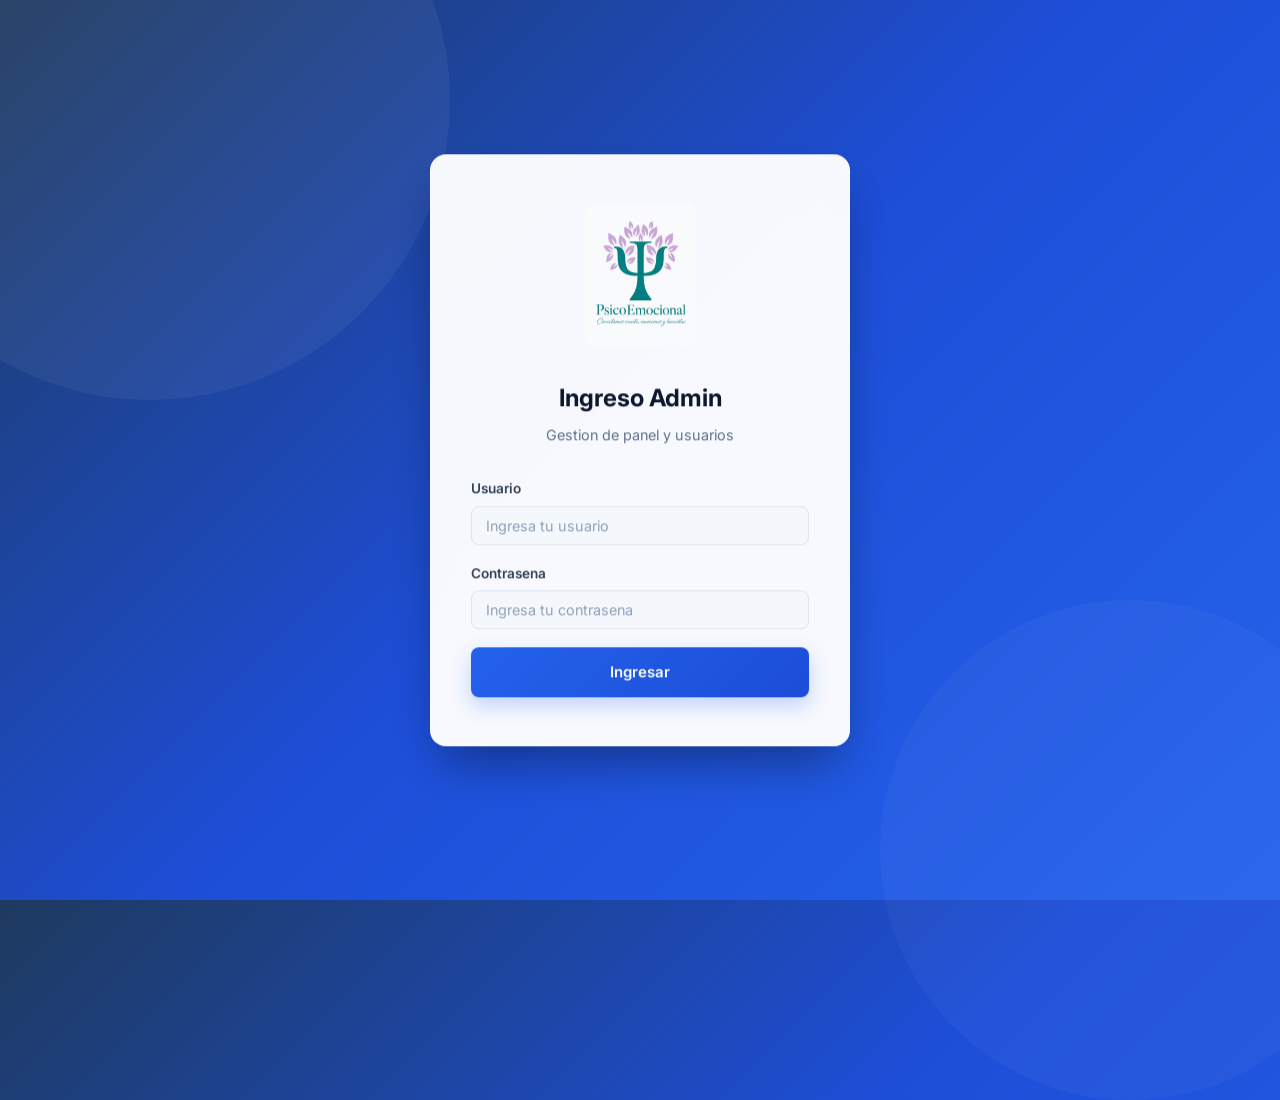
==== commit c4a016cd: "feat: add clinical records and Docker deployment Co-authored-by: Copilot <223556219+Copilot@users.no" ====
--- a/admin/index.html
+++ b/admin/index.html
@@ -3,7 +3,7 @@
 <head>
     <meta charset="UTF-8">
     <meta name="viewport" content="width=device-width, initial-scale=1.0">
-    <title>Panel Admin - Consultorio Psicologico</title>
+    <title>PsicoEmocional | Panel de gestion</title>
     <link rel="stylesheet" href="/admin/css/admin.css">
     <link rel="preconnect" href="https://fonts.googleapis.com">
     <link rel="preconnect" href="https://fonts.gstatic.com" crossorigin>
@@ -15,17 +15,10 @@
         <aside class="sidebar" id="sidebar">
             <div class="sidebar-header">
                 <div class="sidebar-brand">
-                    <div class="brand-icon">
-                        <svg width="28" height="28" viewBox="0 0 24 24" fill="none" stroke="currentColor" stroke-width="2" stroke-linecap="round" stroke-linejoin="round">
-                            <path d="M12 2C6.48 2 2 6.48 2 12s4.48 10 10 10 10-4.48 10-10S17.52 2 12 2z"/>
-                            <path d="M8 14s1.5 2 4 2 4-2 4-2"/>
-                            <line x1="9" y1="9" x2="9.01" y2="9"/>
-                            <line x1="15" y1="9" x2="15.01" y2="9"/>
-                        </svg>
-                    </div>
+                    <img src="/assets/psicoemocional-logo.jpeg" class="brand-logo" alt="PsicoEmocional">
                     <div class="brand-text">
-                        <span class="brand-name">Panel Admin</span>
-                        <span class="brand-sub">Psicologia</span>
+                        <span class="brand-name">PsicoEmocional</span>
+                        <span class="brand-sub">Panel de gestion</span>
                     </div>
                 </div>
                 <button class="sidebar-toggle" id="sidebarToggle" aria-label="Toggle sidebar">
@@ -51,6 +44,16 @@
                                 <rect x="3" y="4" width="18" height="18" rx="2" ry="2"/><line x1="16" y1="2" x2="16" y2="6"/><line x1="8" y1="2" x2="8" y2="6"/><line x1="3" y1="10" x2="21" y2="10"/>
                             </svg>
                             <span>Gestor de Citas</span>
+                        </a>
+                    </li>
+                    <li>
+                        <a href="#" id="navClinical" class="nav-link" data-panel="clinical" hidden>
+                            <svg width="20" height="20" viewBox="0 0 24 24" fill="none" stroke="currentColor" stroke-width="2" stroke-linecap="round" stroke-linejoin="round">
+                                <path d="M8 3H5a2 2 0 0 0-2 2v14a2 2 0 0 0 2 2h14a2 2 0 0 0 2-2V5a2 2 0 0 0-2-2h-3"/>
+                                <path d="M8 3a2 2 0 0 0 2 2h4a2 2 0 0 0 2-2 2 2 0 0 0-2-2h-4a2 2 0 0 0-2 2z"/>
+                                <path d="M12 11v6m-3-3h6"/>
+                            </svg>
+                            <span>Evaluaciones y sesiones</span>
                         </a>
                     </li>
                     <li>
@@ -247,6 +250,29 @@
                     <div class="pagination" id="pagination"></div>
                 </section>
 
+                <section class="content-panel" id="panelClinical">
+                    <div class="clinical-notice">
+                        Informacion clinica sensible. Este apartado es exclusivo para administradores.
+                    </div>
+                    <div class="panel-toolbar">
+                        <div class="toolbar-left">
+                            <div class="search-box">
+                                <svg width="18" height="18" viewBox="0 0 24 24" fill="none" stroke="currentColor" stroke-width="2" stroke-linecap="round" stroke-linejoin="round">
+                                    <circle cx="11" cy="11" r="8"/><line x1="21" y1="21" x2="16.65" y2="16.65"/>
+                                </svg>
+                                <input type="search" id="clinicalSearch" placeholder="Buscar paciente..." autocomplete="off">
+                            </div>
+                        </div>
+                        <div class="toolbar-right">
+                            <button id="refreshClinicalBtn" class="btn btn-outline btn-sm">Refrescar</button>
+                            <button id="newEvaluationBtn" class="btn btn-primary btn-sm">Nueva evaluacion</button>
+                        </div>
+                    </div>
+                    <div class="clinical-records" id="clinicalRecords">
+                        <div class="loading-state"><div class="spinner"></div><p>Cargando evaluaciones...</p></div>
+                    </div>
+                </section>
+
                 <!-- Users Panel -->
                 <section class="content-panel" id="panelUsers">
                     <div class="panel-toolbar">
@@ -283,6 +309,99 @@
                 </section>
             </div>
         </main>
+    </div>
+
+    <div id="evaluationModal" class="modal-overlay">
+        <div class="modal modal-clinical">
+            <div class="modal-header">
+                <h2 id="evaluationModalTitle">Evaluacion psicologica infantil y adolescente</h2>
+                <button class="modal-close" id="closeEvaluationModal" aria-label="Cerrar">&times;</button>
+            </div>
+            <div class="modal-body">
+                <p class="modal-description">Completa la ficha de evaluacion. Los campos se guardan solo en el panel administrativo.</p>
+                <form id="evaluationForm">
+                    <div id="clinicalEvaluationFields"></div>
+                    <div class="modal-actions">
+                        <button type="button" class="btn btn-outline" id="cancelEvaluationBtn">Cancelar</button>
+                        <button type="submit" class="btn btn-primary" id="saveEvaluationBtn">Guardar evaluacion</button>
+                    </div>
+                </form>
+            </div>
+        </div>
+    </div>
+
+    <div id="clinicalDetailModal" class="modal-overlay">
+        <div class="modal modal-clinical">
+            <div class="modal-header">
+                <h2 id="clinicalDetailTitle">Ficha del paciente</h2>
+                <button class="modal-close" id="closeClinicalDetail" aria-label="Cerrar">&times;</button>
+            </div>
+            <div class="modal-body" id="clinicalDetailBody"></div>
+        </div>
+    </div>
+
+    <div id="sessionModal" class="modal-overlay">
+        <div class="modal modal-lg">
+            <div class="modal-header">
+                <h2 id="sessionModalTitle">Registrar atencion</h2>
+                <button class="modal-close" id="closeSessionModal" aria-label="Cerrar">&times;</button>
+            </div>
+            <div class="modal-body">
+                <form id="clinicalSessionForm">
+                    <div class="form-row">
+                        <div class="form-group">
+                            <label for="clinicalSessionDate">Fecha de atencion</label>
+                            <input type="date" id="clinicalSessionDate" name="session_date" required>
+                        </div>
+                        <div class="form-group">
+                            <label for="clinicalSessionDuration">Duracion (minutos)</label>
+                            <input type="number" id="clinicalSessionDuration" name="duration_minutes" min="15" max="240" value="50" required>
+                        </div>
+                    </div>
+                    <div class="form-row">
+                        <div class="form-group">
+                            <label for="clinicalSessionModality">Modalidad</label>
+                            <select id="clinicalSessionModality" name="modality" required>
+                                <option value="Presencial">Presencial</option>
+                                <option value="Virtual">Virtual</option>
+                            </select>
+                        </div>
+                        <div class="form-group">
+                            <label for="clinicalSessionAttendance">Asistencia</label>
+                            <select id="clinicalSessionAttendance" name="attendance" required>
+                                <option value="Atendida">Atendida</option>
+                                <option value="No asistio">No asistio</option>
+                                <option value="Cancelada">Cancelada</option>
+                            </select>
+                        </div>
+                    </div>
+                    <div class="form-group">
+                        <label for="clinicalSessionFocus">Tema / objetivo de la sesion</label>
+                        <textarea id="clinicalSessionFocus" name="focus" maxlength="2000" required></textarea>
+                    </div>
+                    <div class="form-group">
+                        <label for="clinicalSessionInterventions">Intervenciones realizadas</label>
+                        <textarea id="clinicalSessionInterventions" name="interventions" maxlength="4000"></textarea>
+                    </div>
+                    <div class="form-group">
+                        <label for="clinicalSessionProgress">Observaciones y progreso</label>
+                        <textarea id="clinicalSessionProgress" name="progress" maxlength="4000"></textarea>
+                    </div>
+                    <div class="form-group">
+                        <label for="clinicalSessionAgreements">Acuerdos / tareas</label>
+                        <textarea id="clinicalSessionAgreements" name="agreements" maxlength="2000"></textarea>
+                    </div>
+                    <div class="form-group">
+                        <label for="clinicalSessionNext">Seguimiento / proxima sesion</label>
+                        <input type="text" id="clinicalSessionNext" name="next_session" maxlength="500">
+                    </div>
+                    <div class="modal-actions">
+                        <button type="button" class="btn btn-outline" id="cancelSessionBtn">Cancelar</button>
+                        <button type="submit" class="btn btn-primary">Guardar atencion</button>
+                    </div>
+                </form>
+            </div>
+        </div>
     </div>
 
     <!-- Modal: View Message -->
@@ -338,7 +457,7 @@
                             <option value="Presencial">Presencial (Consultorio)</option>
                         </select>
                     </div>
-                    <div class="form-group">
+                    <div class="form-group" id="scheduleNotesGroup">
                         <label for="notasCita">Notas Privadas</label>
                         <textarea id="notasCita" name="notas" rows="3" placeholder="Notas internas sobre el paciente..."></textarea>
                     </div>
@@ -451,5 +570,6 @@
     <div class="toast-container" id="toastContainer"></div>
 
     <script src="/admin/js/script.js"></script>
+    <script src="/admin/js/clinical.js"></script>
 </body>
 </html>
--- a/admin/css/admin.css
+++ b/admin/css/admin.css
@@ -158,6 +158,36 @@
     font-size: 0.9rem;
 }
 
+.btn-login {
+    width: 100%;
+    padding: 13px 20px;
+    border: 0;
+    border-radius: 8px;
+    color: #ffffff;
+    background: linear-gradient(135deg, #2563eb, #1d4ed8);
+    box-shadow: 0 8px 20px rgba(37, 99, 235, 0.25);
+    font: inherit;
+    font-size: 15px;
+    font-weight: 600;
+    cursor: pointer;
+    transition: transform 0.2s ease, box-shadow 0.2s ease, opacity 0.2s ease;
+}
+
+.btn-login:hover:not(:disabled) {
+    transform: translateY(-2px);
+    box-shadow: 0 12px 24px rgba(37, 99, 235, 0.35);
+}
+
+.btn-login:focus-visible {
+    outline: 3px solid rgba(37, 99, 235, 0.25);
+    outline-offset: 2px;
+}
+
+.btn-login:disabled {
+    cursor: wait;
+    opacity: 0.7;
+}
+
 @keyframes slideUp {
     from { opacity: 0; transform: translateY(24px); }
     to { opacity: 1; transform: translateY(0); }
@@ -214,6 +244,27 @@
     justify-content: center;
     color: white;
     flex-shrink: 0;
+}
+
+.brand-logo {
+    width: 40px;
+    height: 44px;
+    object-fit: cover;
+    object-position: center;
+    border-radius: var(--radius-md);
+    background: white;
+    flex-shrink: 0;
+}
+
+.login-logo {
+    display: block;
+    width: 112px;
+    height: 144px;
+    object-fit: cover;
+    object-position: center;
+    border-radius: var(--radius-lg);
+    margin: 0 auto 16px;
+    background: white;
 }
 
 .brand-text {
@@ -1749,3 +1800,153 @@
 .confirm-actions .btn {
     flex: 1;
 }
+
+.clinical-notice {
+    margin-bottom: 18px;
+    padding: 12px 16px;
+    border: 1px solid var(--warning-100);
+    border-radius: var(--radius-md);
+    background: var(--warning-50);
+    color: var(--warning-600);
+    font-size: 0.85rem;
+    font-weight: 600;
+}
+
+.clinical-records {
+    display: flex;
+    flex-direction: column;
+    gap: 12px;
+}
+
+.clinical-record {
+    display: flex;
+    align-items: center;
+    justify-content: space-between;
+    gap: 18px;
+    padding: 18px 22px;
+    background: white;
+    border: 1px solid var(--gray-200);
+    border-radius: var(--radius-lg);
+    box-shadow: var(--shadow-xs);
+}
+
+.clinical-record-info {
+    min-width: 0;
+}
+
+.clinical-record-info h3 {
+    color: var(--gray-900);
+    font-size: 1rem;
+    margin-bottom: 4px;
+}
+
+.clinical-record-info p,
+.clinical-session p,
+.clinical-detail-section p {
+    color: var(--gray-600);
+    font-size: 0.84rem;
+    overflow-wrap: anywhere;
+}
+
+.clinical-record-actions,
+.clinical-detail-actions {
+    display: flex;
+    flex-wrap: wrap;
+    align-items: center;
+    gap: 8px;
+}
+
+.clinical-fieldset {
+    border: 1px solid var(--gray-200);
+    border-radius: var(--radius-lg);
+    padding: 18px;
+    margin: 0 0 18px;
+}
+
+.clinical-fieldset legend {
+    padding: 0 8px;
+    color: var(--primary-700);
+    font-size: 0.95rem;
+    font-weight: 700;
+}
+
+.clinical-fields-grid {
+    display: grid;
+    grid-template-columns: repeat(2, minmax(0, 1fr));
+    gap: 0 18px;
+}
+
+.clinical-field-wide {
+    grid-column: 1 / -1;
+}
+
+.modal-clinical {
+    max-width: 920px;
+}
+
+.modal-clinical .modal-body {
+    max-height: calc(100vh - 160px);
+    overflow-y: auto;
+}
+
+.clinical-detail-actions {
+    margin-bottom: 18px;
+}
+
+.clinical-detail-section {
+    padding: 16px 0;
+    border-top: 1px solid var(--gray-200);
+}
+
+.clinical-detail-section h3 {
+    margin-bottom: 10px;
+    color: var(--gray-900);
+    font-size: 0.95rem;
+}
+
+.clinical-detail-section p {
+    margin: 6px 0;
+    white-space: pre-wrap;
+}
+
+.clinical-session {
+    padding: 14px;
+    margin: 10px 0;
+    border: 1px solid var(--gray-200);
+    border-radius: var(--radius-md);
+    background: var(--gray-50);
+}
+
+.clinical-session-heading {
+    display: flex;
+    flex-wrap: wrap;
+    justify-content: space-between;
+    gap: 8px;
+    margin-bottom: 8px;
+    color: var(--gray-800);
+    font-size: 0.86rem;
+}
+
+.clinical-delete-btn {
+    color: var(--danger-600);
+}
+
+@media (max-width: 640px) {
+    .clinical-record {
+        align-items: flex-start;
+        flex-direction: column;
+        padding: 16px;
+    }
+
+    .clinical-fields-grid {
+        grid-template-columns: 1fr;
+    }
+
+    .clinical-field-wide {
+        grid-column: auto;
+    }
+
+    .modal-clinical .modal-body {
+        max-height: calc(100vh - 130px);
+    }
+}
